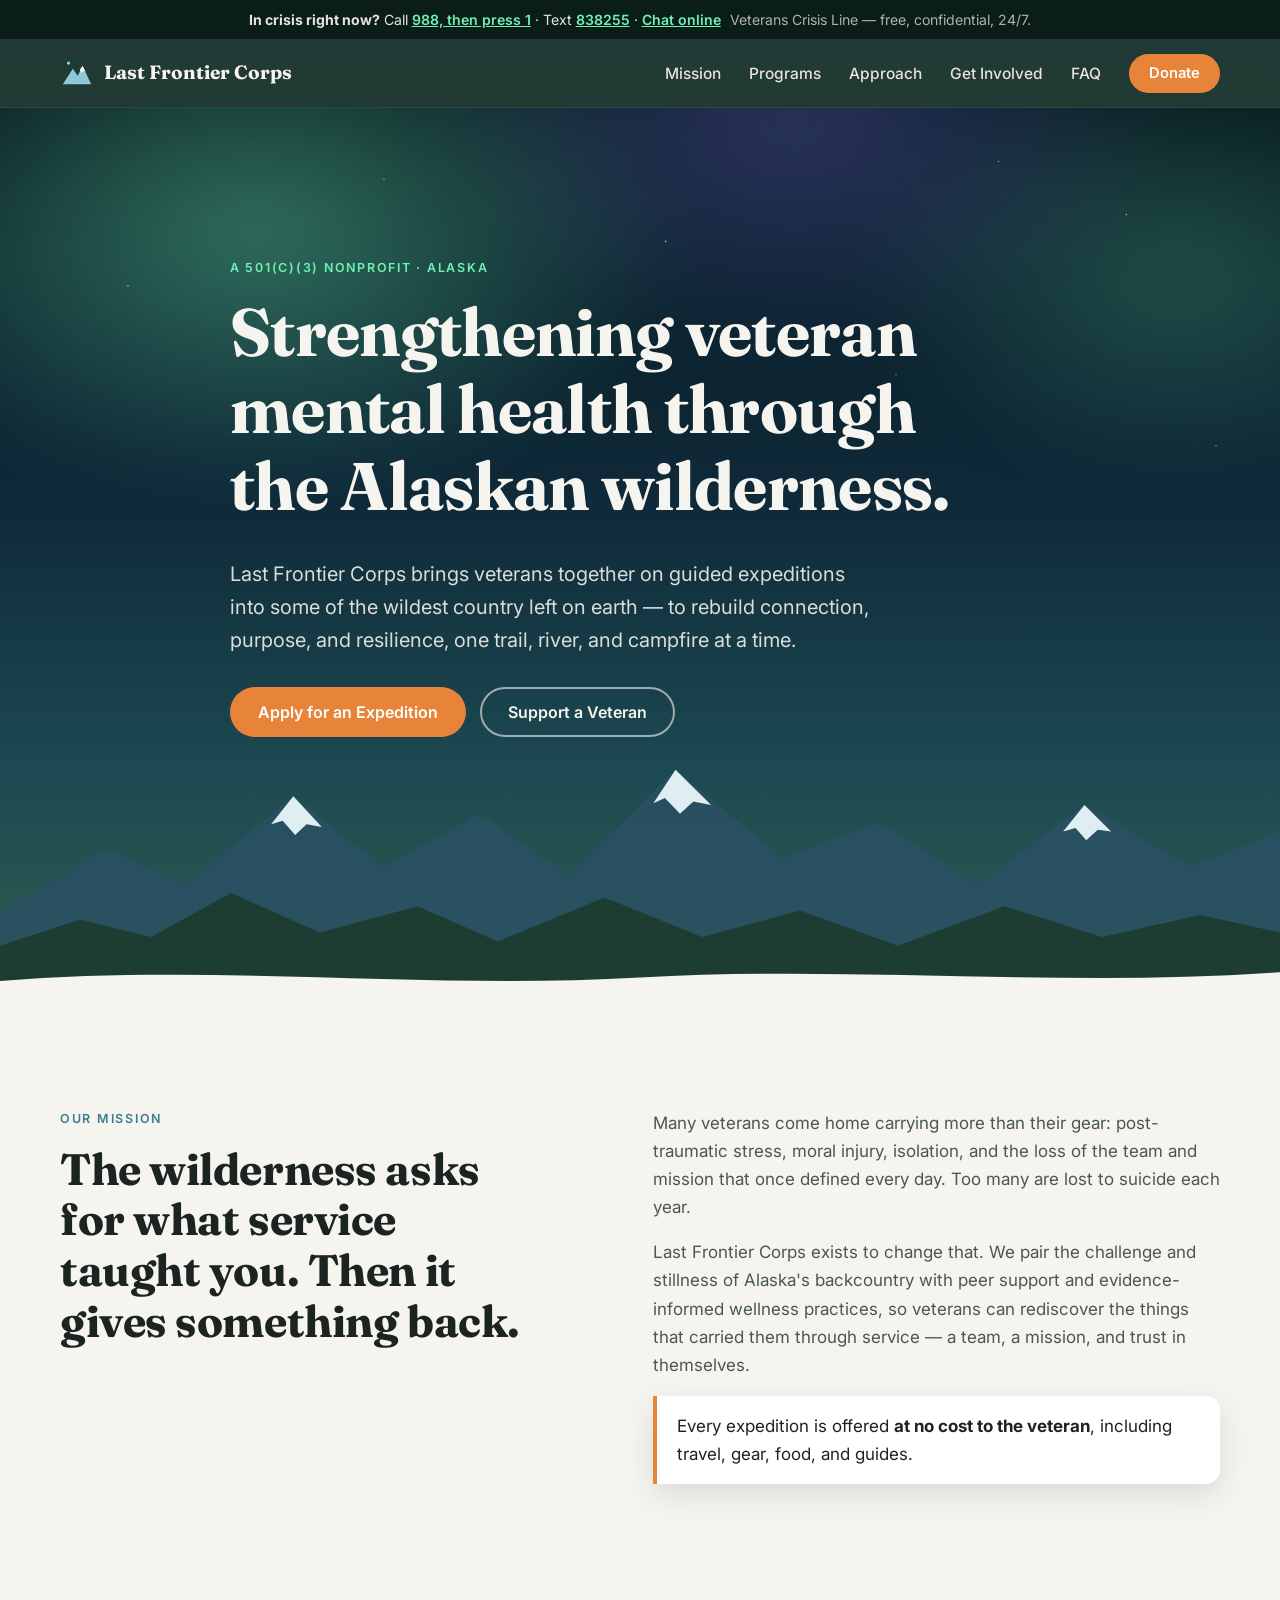
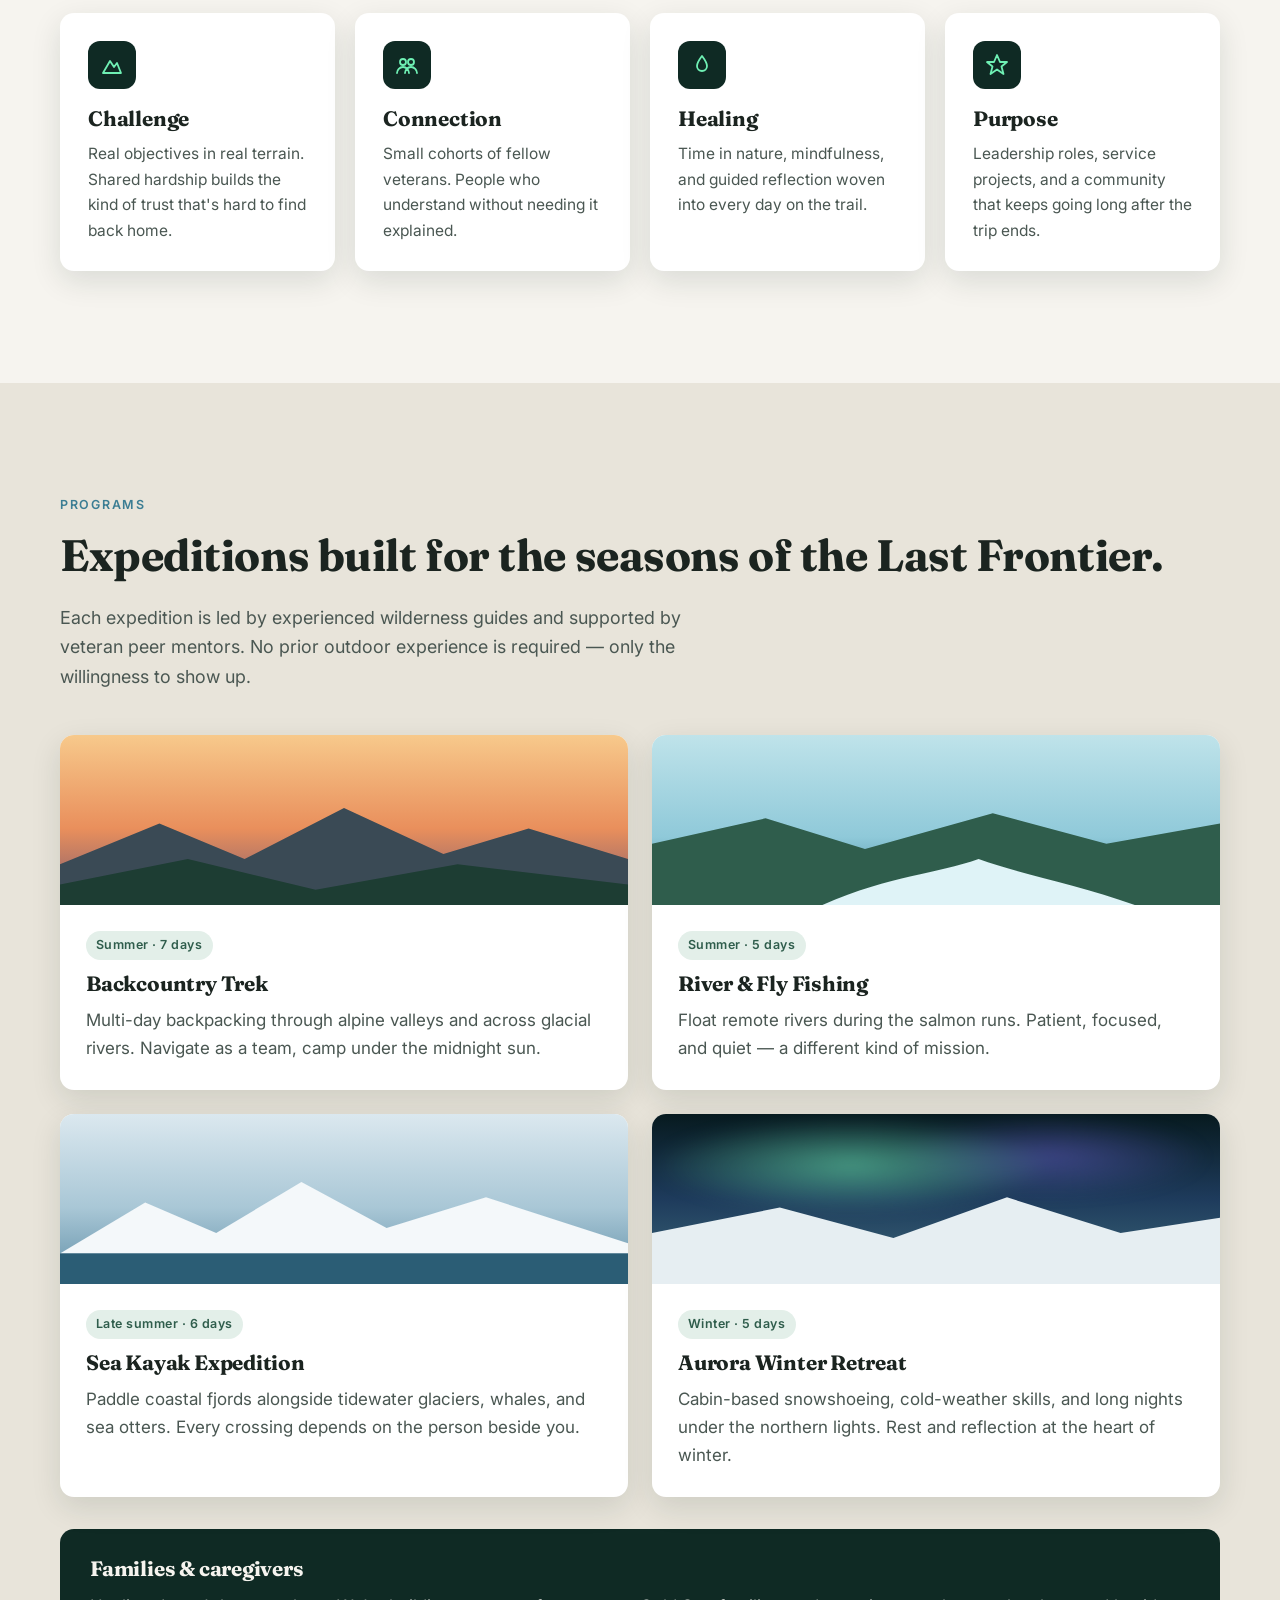
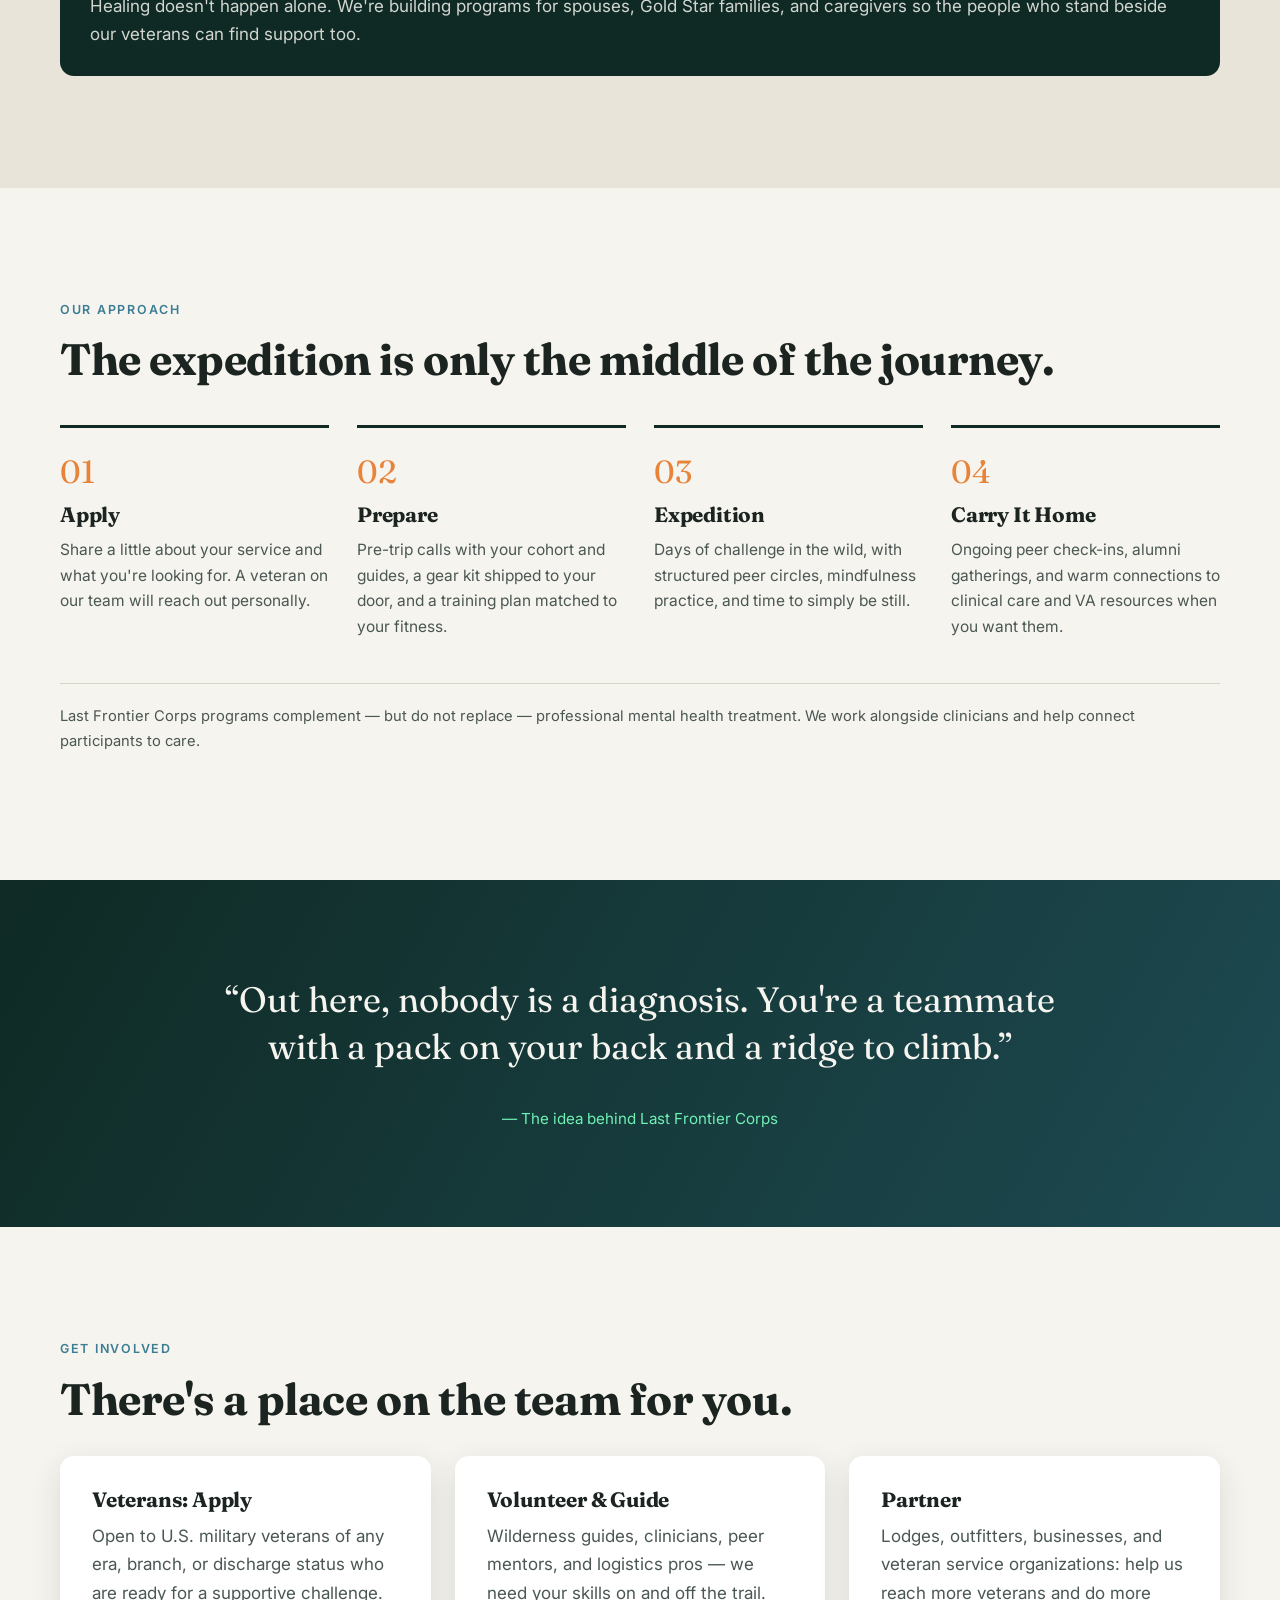
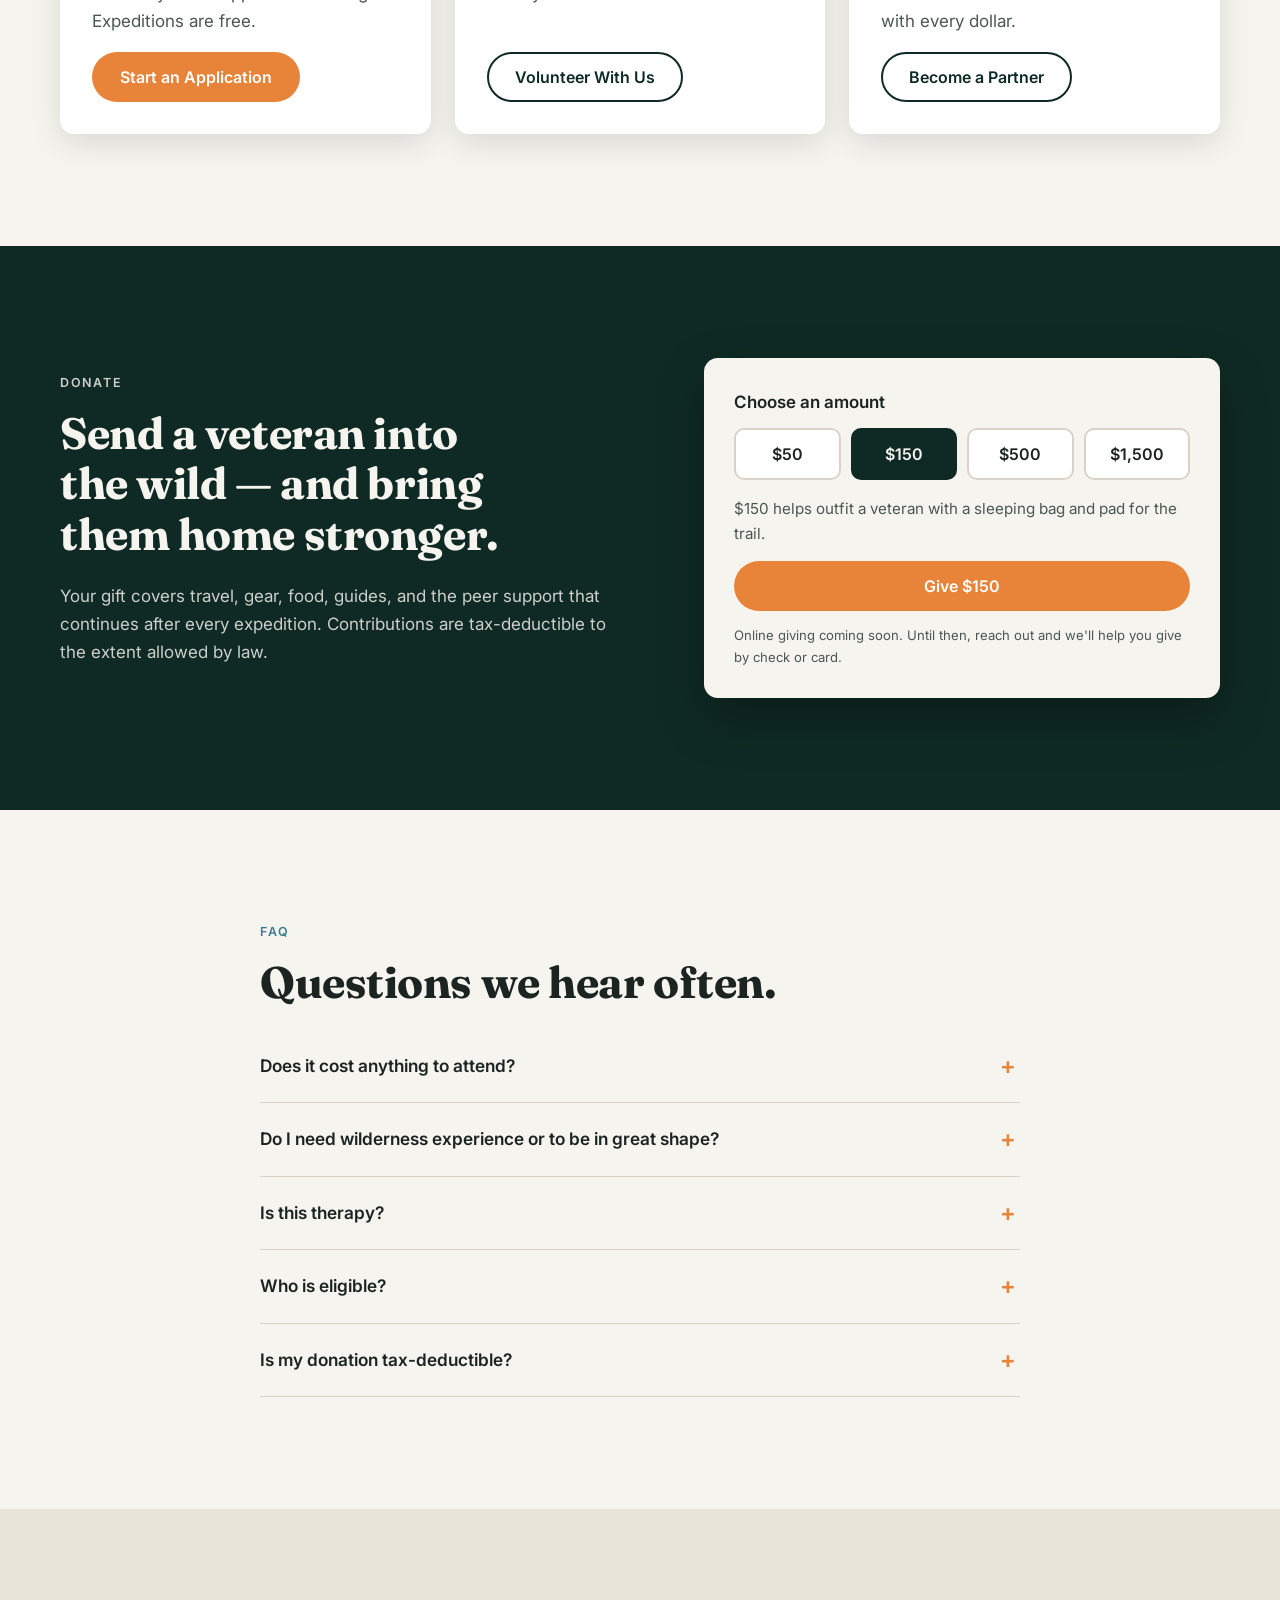
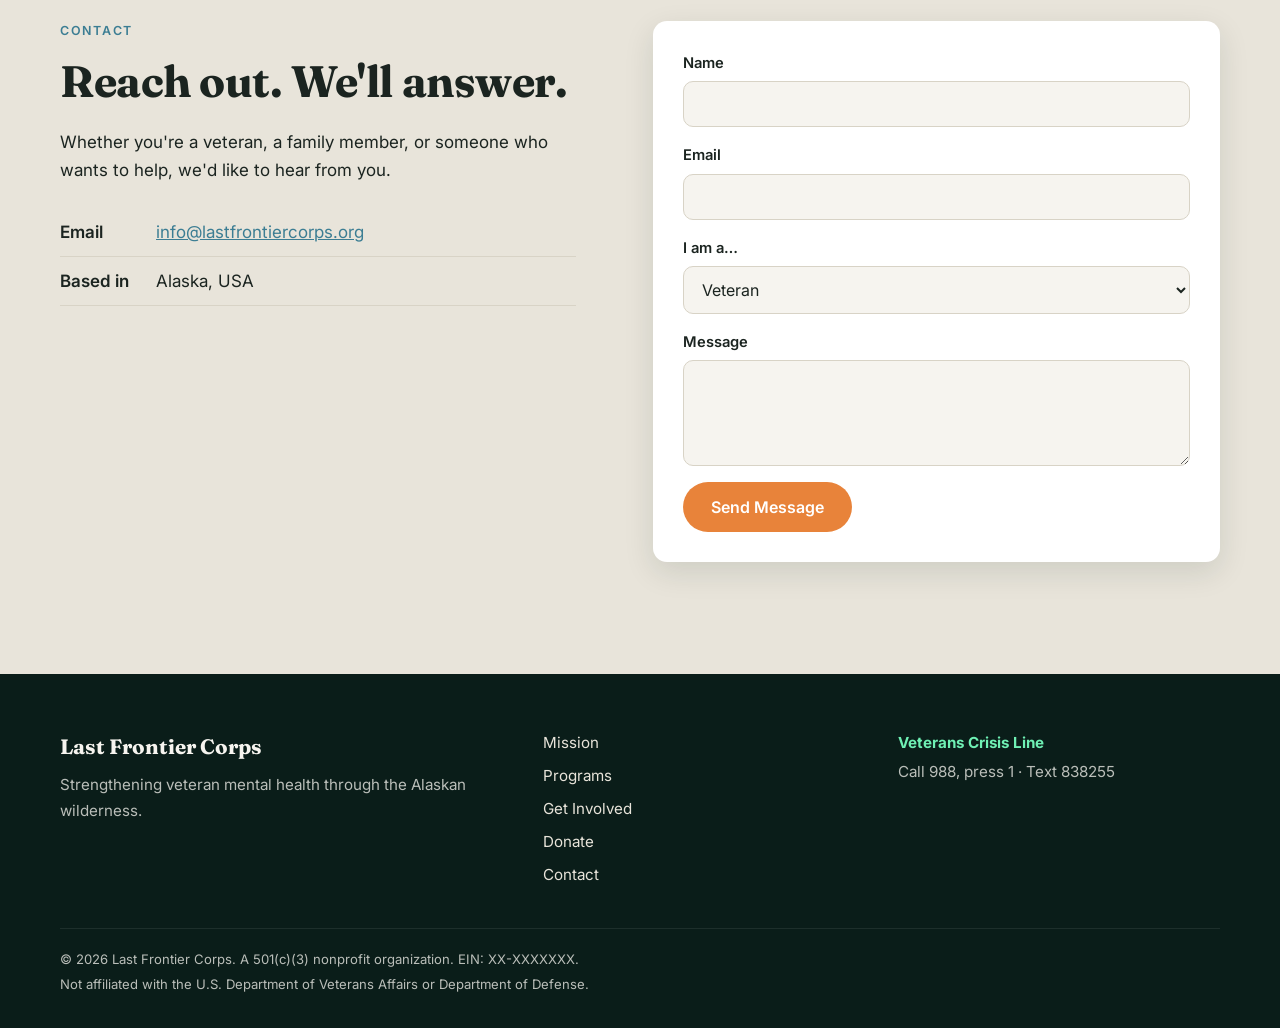
==== index.html @ 29c0f495 "Add Last Frontier Corps website Single-page static site for the nonprofit: mission, expedition progr" ====
<!doctype html>
<html lang="en">
<head>
  <meta charset="utf-8">
  <meta name="viewport" content="width=device-width, initial-scale=1">
  <title>Last Frontier Corps | Veteran Mental Health Through the Alaskan Wilderness</title>
  <meta name="description" content="Last Frontier Corps is a 501(c)(3) nonprofit strengthening veteran mental health through guided expeditions, peer connection, and purpose in the Alaskan wilderness.">
  <meta property="og:title" content="Last Frontier Corps">
  <meta property="og:description" content="Strengthening veteran mental health through the Alaskan wilderness.">
  <meta property="og:type" content="website">
  <meta name="theme-color" content="#0f2a24">
  <link rel="icon" href="assets/favicon.svg" type="image/svg+xml">
  <link rel="preconnect" href="https://fonts.googleapis.com">
  <link rel="preconnect" href="https://fonts.gstatic.com" crossorigin>
  <link href="https://fonts.googleapis.com/css2?family=Fraunces:opsz,wght@9..144,500;9..144,700&family=Inter:wght@400;500;600&display=swap" rel="stylesheet">
  <link rel="stylesheet" href="styles.css">
</head>
<body>
  <a class="skip-link" href="#main">Skip to content</a>

  <!-- Crisis banner: always visible, always first -->
  <div class="crisis-bar" role="complementary" aria-label="Veterans Crisis Line">
    <p>
      <strong>In crisis right now?</strong>
      Call <a href="tel:988">988, then press 1</a> &middot;
      Text <a href="sms:838255">838255</a> &middot;
      <a href="https://www.veteranscrisisline.net/get-help-now/chat/" target="_blank" rel="noopener">Chat online</a>
      <span class="crisis-note">Veterans Crisis Line &mdash; free, confidential, 24/7.</span>
    </p>
  </div>

  <header class="site-header">
    <nav class="nav container" aria-label="Primary">
      <a class="brand" href="#top" aria-label="Last Frontier Corps home">
        <svg class="brand-mark" viewBox="0 0 48 48" aria-hidden="true">
          <path d="M4 40 L18 18 L25 28 L32 14 L44 40 Z" fill="currentColor"/>
          <path d="M32 14 L36 22 L33 21 L30 24 L28 19 Z" fill="var(--snow)"/>
          <circle cx="12" cy="10" r="2.2" fill="var(--aurora)"/>
        </svg>
        <span>Last Frontier Corps</span>
      </a>
      <button class="nav-toggle" aria-expanded="false" aria-controls="nav-links">
        <span class="sr-only">Menu</span>
        <span class="bar"></span><span class="bar"></span><span class="bar"></span>
      </button>
      <ul class="nav-links" id="nav-links">
        <li><a href="#mission">Mission</a></li>
        <li><a href="#programs">Programs</a></li>
        <li><a href="#approach">Approach</a></li>
        <li><a href="#involved">Get Involved</a></li>
        <li><a href="#faq">FAQ</a></li>
        <li><a class="btn btn-small" href="#donate">Donate</a></li>
      </ul>
    </nav>
  </header>

  <main id="main">
    <!-- HERO -->
    <section class="hero" id="top">
      <div class="aurora" aria-hidden="true"></div>
      <div class="stars" aria-hidden="true"></div>
      <div class="hero-content container">
        <p class="eyebrow">A 501(c)(3) nonprofit &middot; Alaska</p>
        <h1>Strengthening veteran mental health through the Alaskan wilderness.</h1>
        <p class="lede">
          Last Frontier Corps brings veterans together on guided expeditions into some of the
          wildest country left on earth &mdash; to rebuild connection, purpose, and resilience,
          one trail, river, and campfire at a time.
        </p>
        <div class="hero-actions">
          <a class="btn btn-primary" href="#apply">Apply for an Expedition</a>
          <a class="btn btn-ghost" href="#donate">Support a Veteran</a>
        </div>
      </div>
      <svg class="mountains" viewBox="0 0 1440 320" preserveAspectRatio="none" aria-hidden="true">
        <path class="range-back" d="M0 220 L120 150 L210 190 L330 90 L430 170 L540 110 L640 180 L760 60 L880 160 L990 120 L1100 190 L1220 100 L1340 170 L1440 130 L1440 320 L0 320 Z"/>
        <path class="snowcap" d="M760 60 L800 100 L780 96 L765 110 L748 92 L735 98 Z"/>
        <path class="snowcap" d="M330 90 L362 125 L345 122 L332 134 L318 118 L305 122 Z"/>
        <path class="snowcap" d="M1220 100 L1250 130 L1235 128 L1222 140 L1210 126 L1196 130 Z"/>
        <path class="range-front" d="M0 260 L90 230 L170 250 L260 200 L360 245 L470 215 L560 255 L680 205 L790 250 L900 220 L1010 260 L1130 215 L1240 250 L1350 225 L1440 245 L1440 320 L0 320 Z"/>
        <path class="treeline" d="M0 300 C240 280 480 310 720 296 C960 282 1200 308 1440 290 L1440 320 L0 320 Z"/>
      </svg>
    </section>

    <!-- MISSION -->
    <section class="section mission" id="mission">
      <div class="container split">
        <div>
          <p class="eyebrow">Our Mission</p>
          <h2>The wilderness asks for what service taught you. Then it gives something back.</h2>
        </div>
        <div class="prose">
          <p>
            Many veterans come home carrying more than their gear: post-traumatic stress,
            moral injury, isolation, and the loss of the team and mission that once defined
            every day. Too many are lost to suicide each year.
          </p>
          <p>
            Last Frontier Corps exists to change that. We pair the challenge and stillness
            of Alaska's backcountry with peer support and evidence-informed wellness practices,
            so veterans can rediscover the things that carried them through service &mdash;
            a team, a mission, and trust in themselves.
          </p>
          <p class="callout">
            Every expedition is offered <strong>at no cost to the veteran</strong>, including
            travel, gear, food, and guides.
          </p>
        </div>
      </div>
    </section>

    <!-- PILLARS -->
    <section class="section pillars" aria-labelledby="pillars-title">
      <div class="container">
        <h2 id="pillars-title" class="sr-only">Our pillars</h2>
        <div class="pillar-grid">
          <article class="pillar">
            <div class="pillar-icon" aria-hidden="true">
              <svg viewBox="0 0 24 24"><path d="M3 20 L10 8 L14 14 L17 10 L21 20 Z"/></svg>
            </div>
            <h3>Challenge</h3>
            <p>Real objectives in real terrain. Shared hardship builds the kind of trust that's hard to find back home.</p>
          </article>
          <article class="pillar">
            <div class="pillar-icon" aria-hidden="true">
              <svg viewBox="0 0 24 24"><circle cx="8" cy="9" r="3"/><circle cx="16" cy="9" r="3"/><path d="M2 20c0-3.3 2.7-6 6-6s6 2.7 6 6M10 20c0-3.3 2.7-6 6-6s6 2.7 6 6"/></svg>
            </div>
            <h3>Connection</h3>
            <p>Small cohorts of fellow veterans. People who understand without needing it explained.</p>
          </article>
          <article class="pillar">
            <div class="pillar-icon" aria-hidden="true">
              <svg viewBox="0 0 24 24"><path d="M12 3c-3 4-5 6.5-5 10a5 5 0 0 0 10 0c0-3.5-2-6-5-10z"/></svg>
            </div>
            <h3>Healing</h3>
            <p>Time in nature, mindfulness, and guided reflection woven into every day on the trail.</p>
          </article>
          <article class="pillar">
            <div class="pillar-icon" aria-hidden="true">
              <svg viewBox="0 0 24 24"><path d="M12 2 L15 9 L22 9 L16.5 13.5 L18.5 21 L12 16.5 L5.5 21 L7.5 13.5 L2 9 L9 9 Z"/></svg>
            </div>
            <h3>Purpose</h3>
            <p>Leadership roles, service projects, and a community that keeps going long after the trip ends.</p>
          </article>
        </div>
      </div>
    </section>

    <!-- PROGRAMS -->
    <section class="section programs" id="programs">
      <div class="container">
        <p class="eyebrow">Programs</p>
        <h2>Expeditions built for the seasons of the Last Frontier.</h2>
        <p class="section-lede">
          Each expedition is led by experienced wilderness guides and supported by
          veteran peer mentors. No prior outdoor experience is required &mdash; only
          the willingness to show up.
        </p>
        <div class="program-grid">
          <article class="program-card">
            <div class="program-art art-trek" aria-hidden="true"></div>
            <div class="program-body">
              <span class="tag">Summer &middot; 7 days</span>
              <h3>Backcountry Trek</h3>
              <p>Multi-day backpacking through alpine valleys and across glacial rivers. Navigate as a team, camp under the midnight sun.</p>
            </div>
          </article>
          <article class="program-card">
            <div class="program-art art-river" aria-hidden="true"></div>
            <div class="program-body">
              <span class="tag">Summer &middot; 5 days</span>
              <h3>River &amp; Fly Fishing</h3>
              <p>Float remote rivers during the salmon runs. Patient, focused, and quiet &mdash; a different kind of mission.</p>
            </div>
          </article>
          <article class="program-card">
            <div class="program-art art-sea" aria-hidden="true"></div>
            <div class="program-body">
              <span class="tag">Late summer &middot; 6 days</span>
              <h3>Sea Kayak Expedition</h3>
              <p>Paddle coastal fjords alongside tidewater glaciers, whales, and sea otters. Every crossing depends on the person beside you.</p>
            </div>
          </article>
          <article class="program-card">
            <div class="program-art art-winter" aria-hidden="true"></div>
            <div class="program-body">
              <span class="tag">Winter &middot; 5 days</span>
              <h3>Aurora Winter Retreat</h3>
              <p>Cabin-based snowshoeing, cold-weather skills, and long nights under the northern lights. Rest and reflection at the heart of winter.</p>
            </div>
          </article>
        </div>
        <div class="family-note">
          <h3>Families &amp; caregivers</h3>
          <p>Healing doesn't happen alone. We're building programs for spouses, Gold Star families, and caregivers so the people who stand beside our veterans can find support too.</p>
        </div>
      </div>
    </section>

    <!-- APPROACH -->
    <section class="section approach" id="approach">
      <div class="container">
        <p class="eyebrow">Our Approach</p>
        <h2>The expedition is only the middle of the journey.</h2>
        <ol class="steps">
          <li>
            <span class="step-num">01</span>
            <h3>Apply</h3>
            <p>Share a little about your service and what you're looking for. A veteran on our team will reach out personally.</p>
          </li>
          <li>
            <span class="step-num">02</span>
            <h3>Prepare</h3>
            <p>Pre-trip calls with your cohort and guides, a gear kit shipped to your door, and a training plan matched to your fitness.</p>
          </li>
          <li>
            <span class="step-num">03</span>
            <h3>Expedition</h3>
            <p>Days of challenge in the wild, with structured peer circles, mindfulness practice, and time to simply be still.</p>
          </li>
          <li>
            <span class="step-num">04</span>
            <h3>Carry It Home</h3>
            <p>Ongoing peer check-ins, alumni gatherings, and warm connections to clinical care and VA resources when you want them.</p>
          </li>
        </ol>
        <p class="disclaimer">
          Last Frontier Corps programs complement &mdash; but do not replace &mdash; professional
          mental health treatment. We work alongside clinicians and help connect participants to care.
        </p>
      </div>
    </section>

    <!-- QUOTE -->
    <section class="quote-band" aria-label="Our belief">
      <div class="container">
        <blockquote>
          <p>&ldquo;Out here, nobody is a diagnosis. You're a teammate with a pack on your back and a ridge to climb.&rdquo;</p>
          <footer>&mdash; The idea behind Last Frontier Corps</footer>
        </blockquote>
      </div>
    </section>

    <!-- GET INVOLVED -->
    <section class="section involved" id="involved">
      <div class="container">
        <p class="eyebrow">Get Involved</p>
        <h2>There's a place on the team for you.</h2>
        <div class="involve-grid">
          <article class="involve-card" id="apply">
            <h3>Veterans: Apply</h3>
            <p>Open to U.S. military veterans of any era, branch, or discharge status who are ready for a supportive challenge. Expeditions are free.</p>
            <a class="btn btn-primary" href="mailto:apply@lastfrontiercorps.org?subject=Expedition%20Application">Start an Application</a>
          </article>
          <article class="involve-card" id="volunteer">
            <h3>Volunteer &amp; Guide</h3>
            <p>Wilderness guides, clinicians, peer mentors, and logistics pros &mdash; we need your skills on and off the trail.</p>
            <a class="btn btn-secondary" href="mailto:volunteer@lastfrontiercorps.org?subject=Volunteer%20Interest">Volunteer With Us</a>
          </article>
          <article class="involve-card" id="partner">
            <h3>Partner</h3>
            <p>Lodges, outfitters, businesses, and veteran service organizations: help us reach more veterans and do more with every dollar.</p>
            <a class="btn btn-secondary" href="mailto:partners@lastfrontiercorps.org?subject=Partnership%20Inquiry">Become a Partner</a>
          </article>
        </div>
      </div>
    </section>

    <!-- DONATE -->
    <section class="section donate" id="donate">
      <div class="container donate-inner">
        <div>
          <p class="eyebrow eyebrow-light">Donate</p>
          <h2>Send a veteran into the wild &mdash; and bring them home stronger.</h2>
          <p>Your gift covers travel, gear, food, guides, and the peer support that continues after every expedition. Contributions are tax-deductible to the extent allowed by law.</p>
        </div>
        <div class="donate-card">
          <p class="donate-label">Choose an amount</p>
          <div class="amounts" role="radiogroup" aria-label="Donation amount">
            <button class="amount" role="radio" aria-checked="false" data-amount="50">$50</button>
            <button class="amount" role="radio" aria-checked="true" data-amount="150">$150</button>
            <button class="amount" role="radio" aria-checked="false" data-amount="500">$500</button>
            <button class="amount" role="radio" aria-checked="false" data-amount="1500">$1,500</button>
          </div>
          <p class="impact-line" id="impact-line">$150 helps outfit a veteran with a sleeping bag and pad for the trail.</p>
          <a class="btn btn-primary btn-block" id="donate-link" href="mailto:donate@lastfrontiercorps.org?subject=Donation%20-%20%24150">Give $150</a>
          <p class="fine">Online giving coming soon. Until then, reach out and we'll help you give by check or card.</p>
        </div>
      </div>
    </section>

    <!-- FAQ -->
    <section class="section faq" id="faq">
      <div class="container narrow">
        <p class="eyebrow">FAQ</p>
        <h2>Questions we hear often.</h2>
        <details>
          <summary>Does it cost anything to attend?</summary>
          <p>No. Expeditions are free for veterans, including travel within our program area, gear, meals, and guides. We're funded by donors, grants, and partners.</p>
        </details>
        <details>
          <summary>Do I need wilderness experience or to be in great shape?</summary>
          <p>No. We offer expeditions at a range of physical intensities and will help you choose one that fits. Guides teach every skill you'll need.</p>
        </details>
        <details>
          <summary>Is this therapy?</summary>
          <p>Our expeditions are therapeutic, but they aren't a substitute for clinical treatment. We build in peer support and wellness practices and can connect you with licensed providers and VA resources.</p>
        </details>
        <details>
          <summary>Who is eligible?</summary>
          <p>U.S. military veterans of any era and branch. Discharge status is not a barrier to applying. We are also developing programs for families and caregivers.</p>
        </details>
        <details>
          <summary>Is my donation tax-deductible?</summary>
          <p>Last Frontier Corps is a 501(c)(3) nonprofit organization. Donations are tax-deductible to the extent allowed by law, and you'll receive a receipt for your records.</p>
        </details>
      </div>
    </section>

    <!-- CONTACT -->
    <section class="section contact" id="contact">
      <div class="container split">
        <div>
          <p class="eyebrow">Contact</p>
          <h2>Reach out. We'll answer.</h2>
          <p>Whether you're a veteran, a family member, or someone who wants to help, we'd like to hear from you.</p>
          <ul class="contact-list">
            <li><span>Email</span><a href="mailto:info@lastfrontiercorps.org">info@lastfrontiercorps.org</a></li>
            <li><span>Based in</span>Alaska, USA</li>
          </ul>
        </div>
        <form class="contact-form" id="contact-form" action="mailto:info@lastfrontiercorps.org" method="post" enctype="text/plain">
          <label>Name<input type="text" name="name" autocomplete="name" required></label>
          <label>Email<input type="email" name="email" autocomplete="email" required></label>
          <label>I am a&hellip;
            <select name="role">
              <option>Veteran</option>
              <option>Family member or caregiver</option>
              <option>Volunteer or guide</option>
              <option>Donor or partner</option>
              <option>Other</option>
            </select>
          </label>
          <label>Message<textarea name="message" rows="4" required></textarea></label>
          <button class="btn btn-primary" type="submit">Send Message</button>
        </form>
      </div>
    </section>
  </main>

  <footer class="site-footer">
    <div class="container footer-grid">
      <div>
        <p class="footer-brand">Last Frontier Corps</p>
        <p>Strengthening veteran mental health through the Alaskan wilderness.</p>
      </div>
      <nav aria-label="Footer">
        <ul>
          <li><a href="#mission">Mission</a></li>
          <li><a href="#programs">Programs</a></li>
          <li><a href="#involved">Get Involved</a></li>
          <li><a href="#donate">Donate</a></li>
          <li><a href="#contact">Contact</a></li>
        </ul>
      </nav>
      <div class="footer-crisis">
        <p><strong>Veterans Crisis Line</strong></p>
        <p>Call 988, press 1 &middot; Text 838255</p>
      </div>
    </div>
    <div class="container footer-legal">
      <p>&copy; <span id="year">2026</span> Last Frontier Corps. A 501(c)(3) nonprofit organization. EIN: XX-XXXXXXX.</p>
      <p>Not affiliated with the U.S. Department of Veterans Affairs or Department of Defense.</p>
    </div>
  </footer>

  <script src="script.js" defer></script>
</body>
</html>
---- styles.css ----
/* Last Frontier Corps — site styles */

:root {
  --spruce: #0f2a24;
  --spruce-2: #17392f;
  --moss: #2f5d4c;
  --glacier: #8fc9d9;
  --glacier-deep: #3b7d93;
  --aurora: #6ff0b4;
  --aurora-2: #7c6cf0;
  --ember: #e8833a;
  --ember-dark: #c96a24;
  --snow: #f6f4ef;
  --stone: #e8e4da;
  --ink: #1b2420;
  --ink-soft: #4a5752;
  --radius: 14px;
  --shadow: 0 10px 30px rgba(15, 42, 36, 0.12);
  --font-display: "Fraunces", Georgia, serif;
  --font-body: "Inter", system-ui, -apple-system, "Segoe UI", sans-serif;
}

*, *::before, *::after { box-sizing: border-box; }

html { scroll-behavior: smooth; scroll-padding-top: 80px; }

body {
  margin: 0;
  font-family: var(--font-body);
  font-size: 17px;
  line-height: 1.65;
  color: var(--ink);
  background: var(--snow);
  -webkit-font-smoothing: antialiased;
}

img, svg { display: block; max-width: 100%; }

a { color: var(--glacier-deep); }

h1, h2, h3 {
  font-family: var(--font-display);
  font-weight: 700;
  line-height: 1.15;
  letter-spacing: -0.01em;
  margin: 0 0 0.5em;
  text-wrap: balance;
}
h1 { font-size: clamp(2.3rem, 5.5vw, 4.2rem); }
h2 { font-size: clamp(1.8rem, 3.6vw, 2.75rem); }
h3 { font-size: 1.3rem; }

p { margin: 0 0 1em; }

.container { width: min(1160px, 100% - 32px); margin-inline: auto; }
.narrow { width: min(760px, 100% - 32px); }

.sr-only {
  position: absolute; width: 1px; height: 1px; padding: 0; margin: -1px;
  overflow: hidden; clip: rect(0 0 0 0); white-space: nowrap; border: 0;
}

.skip-link {
  position: absolute; left: 12px; top: -60px; z-index: 100;
  background: var(--ember); color: #fff; padding: 10px 16px; border-radius: 8px;
}
.skip-link:focus { top: 12px; }

:focus-visible { outline: 3px solid var(--ember); outline-offset: 3px; }

/* ---------- Crisis bar ---------- */
.crisis-bar {
  background: #0a1d19;
  color: var(--stone);
  font-size: 0.88rem;
  text-align: center;
  padding: 8px 16px;
}
.crisis-bar p { margin: 0; }
.crisis-bar a { color: var(--aurora); font-weight: 600; }
.crisis-note { opacity: 0.75; margin-left: 0.4em; }

/* ---------- Buttons ---------- */
.btn {
  display: inline-block;
  font: 600 1rem/1 var(--font-body);
  padding: 15px 26px;
  border-radius: 999px;
  border: 2px solid transparent;
  text-decoration: none;
  cursor: pointer;
  transition: transform 0.15s ease, background 0.2s ease, color 0.2s ease, border-color 0.2s ease;
}
.btn:hover { transform: translateY(-2px); }
.btn-primary { background: var(--ember); color: #fff; }
.btn-primary:hover { background: var(--ember-dark); }
.btn-secondary { background: transparent; color: var(--spruce); border-color: var(--spruce); }
.btn-secondary:hover { background: var(--spruce); color: var(--snow); }
.btn-ghost { background: transparent; color: var(--snow); border-color: rgba(246, 244, 239, 0.6); }
.btn-ghost:hover { background: rgba(246, 244, 239, 0.12); border-color: var(--snow); }
.btn-small { padding: 10px 18px; font-size: 0.92rem; }
.btn-block { display: block; text-align: center; width: 100%; }

/* ---------- Header ---------- */
.site-header {
  position: sticky; top: 0; z-index: 50;
  background: rgba(15, 42, 36, 0.92);
  backdrop-filter: blur(10px);
  -webkit-backdrop-filter: blur(10px);
  border-bottom: 1px solid rgba(255, 255, 255, 0.06);
}
.nav { display: flex; align-items: center; justify-content: space-between; min-height: 68px; }
.brand {
  display: flex; align-items: center; gap: 10px;
  color: var(--snow); text-decoration: none;
  font-family: var(--font-display); font-weight: 700; font-size: 1.2rem;
}
.brand-mark { width: 34px; height: 34px; color: var(--glacier); }
.nav-links { list-style: none; display: flex; align-items: center; gap: 28px; margin: 0; padding: 0; }
.nav-links a:not(.btn) { color: var(--stone); text-decoration: none; font-weight: 500; font-size: 0.97rem; }
.nav-links a:not(.btn):hover { color: var(--aurora); }
.nav-links .btn-small { background: var(--ember); color: #fff; }

.nav-toggle {
  display: none; background: none; border: 0; padding: 10px; cursor: pointer;
  flex-direction: column; gap: 5px;
}
.nav-toggle .bar { display: block; width: 24px; height: 2px; background: var(--snow); border-radius: 2px; transition: transform 0.2s, opacity 0.2s; }
.nav-toggle[aria-expanded="true"] .bar:nth-child(2) { transform: translateY(7px) rotate(45deg); }
.nav-toggle[aria-expanded="true"] .bar:nth-child(3) { opacity: 0; }
.nav-toggle[aria-expanded="true"] .bar:nth-child(4) { transform: translateY(-7px) rotate(-45deg); }

@media (max-width: 860px) {
  .nav-toggle { display: flex; }
  .nav-links {
    position: absolute; top: 100%; left: 0; right: 0;
    flex-direction: column; align-items: stretch; gap: 0;
    background: var(--spruce); padding: 8px 16px 20px;
    border-bottom: 1px solid rgba(255,255,255,0.08);
    display: none;
  }
  .nav-links.open { display: flex; }
  .nav-links li a:not(.btn) { display: block; padding: 14px 4px; border-bottom: 1px solid rgba(255,255,255,0.06); }
  .nav-links .btn-small { margin-top: 14px; text-align: center; display: block; }
}

/* ---------- Hero ---------- */
.hero {
  position: relative;
  overflow: hidden;
  background: linear-gradient(180deg, #071a1f 0%, #0f2a3a 45%, #1d4a52 75%, #2f5d4c 100%);
  color: var(--snow);
  padding: clamp(80px, 12vw, 150px) 0 clamp(160px, 22vw, 260px);
}
.aurora {
  position: absolute; inset: -20% -10% auto -10%; height: 85%;
  background:
    radial-gradient(ellipse 40% 50% at 25% 40%, rgba(111, 240, 180, 0.38), transparent 70%),
    radial-gradient(ellipse 35% 45% at 60% 25%, rgba(124, 108, 240, 0.30), transparent 70%),
    radial-gradient(ellipse 30% 40% at 85% 45%, rgba(111, 240, 180, 0.22), transparent 70%);
  filter: blur(30px);
  animation: aurora-drift 18s ease-in-out infinite alternate;
}
@keyframes aurora-drift {
  0%   { transform: translateX(-3%) skewX(-4deg); opacity: 0.85; }
  100% { transform: translateX(4%) skewX(5deg); opacity: 1; }
}
.stars {
  position: absolute; inset: 0;
  background-image:
    radial-gradient(1.2px 1.2px at 10% 20%, #fff, transparent),
    radial-gradient(1px 1px at 30% 8%, #fff, transparent),
    radial-gradient(1.4px 1.4px at 52% 15%, #fff, transparent),
    radial-gradient(1px 1px at 70% 30%, #fff, transparent),
    radial-gradient(1.2px 1.2px at 88% 12%, #fff, transparent),
    radial-gradient(1px 1px at 18% 42%, #fff, transparent),
    radial-gradient(1px 1px at 78% 6%, #fff, transparent),
    radial-gradient(1.3px 1.3px at 42% 35%, #fff, transparent),
    radial-gradient(1px 1px at 95% 38%, #fff, transparent);
  opacity: 0.7;
}
.hero-content { position: relative; z-index: 2; max-width: 820px; }
.hero .lede { font-size: clamp(1.05rem, 1.8vw, 1.25rem); color: rgba(246, 244, 239, 0.88); max-width: 640px; }
.hero-actions { display: flex; flex-wrap: wrap; gap: 14px; margin-top: 30px; }

.mountains { position: absolute; bottom: -1px; left: 0; width: 100%; height: clamp(140px, 22vw, 300px); z-index: 1; }
.range-back { fill: #2a5163; opacity: 0.85; }
.snowcap { fill: #dfeef2; }
.range-front { fill: #1d3d33; }
.treeline { fill: var(--snow); }

@media (prefers-reduced-motion: reduce) {
  .aurora { animation: none; }
  html { scroll-behavior: auto; }
  .btn:hover { transform: none; }
}

/* ---------- Sections ---------- */
.section { padding: clamp(64px, 9vw, 112px) 0; }
.eyebrow {
  text-transform: uppercase; letter-spacing: 0.14em; font-size: 0.78rem; font-weight: 600;
  color: var(--glacier-deep); margin-bottom: 14px;
}
.hero .eyebrow, .eyebrow-light { color: var(--aurora); }
.section-lede { font-size: 1.12rem; color: var(--ink-soft); max-width: 680px; margin-bottom: 44px; }

.split { display: grid; grid-template-columns: 1fr 1.1fr; gap: clamp(32px, 6vw, 80px); align-items: start; }
@media (max-width: 860px) { .split { grid-template-columns: 1fr; } }

.prose p { color: var(--ink-soft); }
.callout {
  background: #fff; border-left: 4px solid var(--ember);
  padding: 16px 20px; border-radius: 0 var(--radius) var(--radius) 0;
  color: var(--ink) !important; box-shadow: var(--shadow);
}

/* ---------- Pillars ---------- */
.pillars { padding-top: 0; }
.pillar-grid { display: grid; grid-template-columns: repeat(4, 1fr); gap: 20px; }
@media (max-width: 960px) { .pillar-grid { grid-template-columns: repeat(2, 1fr); } }
@media (max-width: 520px) { .pillar-grid { grid-template-columns: 1fr; } }
.pillar { background: #fff; border-radius: var(--radius); padding: 28px; box-shadow: var(--shadow); }
.pillar p { color: var(--ink-soft); margin: 0; font-size: 0.97rem; }
.pillar-icon {
  width: 48px; height: 48px; border-radius: 12px; margin-bottom: 18px;
  background: var(--spruce); display: grid; place-items: center;
}
.pillar-icon svg { width: 24px; height: 24px; fill: none; stroke: var(--aurora); stroke-width: 1.8; stroke-linejoin: round; stroke-linecap: round; }

/* ---------- Programs ---------- */
.programs { background: var(--stone); }
.program-grid { display: grid; grid-template-columns: repeat(2, 1fr); gap: 24px; }
@media (max-width: 760px) { .program-grid { grid-template-columns: 1fr; } }
.program-card {
  background: #fff; border-radius: var(--radius); overflow: hidden; box-shadow: var(--shadow);
  display: flex; flex-direction: column;
}
.program-art { height: 170px; position: relative; }
.program-art::after {
  content: ""; position: absolute; inset: auto 0 0 0; height: 60%;
  background: no-repeat bottom / 100% 100%;
}
.art-trek { background: linear-gradient(180deg, #f7c98b 0%, #e98f5c 55%, #7a5a70 100%); }
.art-trek::after { background-image: url("data:image/svg+xml,%3Csvg xmlns='http://www.w3.org/2000/svg' viewBox='0 0 400 100' preserveAspectRatio='none'%3E%3Cpath d='M0 100 L0 60 L70 20 L130 55 L200 5 L270 50 L330 25 L400 55 L400 100Z' fill='%233a4a55'/%3E%3Cpath d='M0 100 L0 80 L90 55 L180 85 L280 60 L400 80 L400 100Z' fill='%231d3d33'/%3E%3C/svg%3E"); }
.art-river { background: linear-gradient(180deg, #bfe3ea 0%, #8fc9d9 60%, #3b7d93 100%); }
.art-river::after { background-image: url("data:image/svg+xml,%3Csvg xmlns='http://www.w3.org/2000/svg' viewBox='0 0 400 100' preserveAspectRatio='none'%3E%3Cpath d='M0 100 L0 40 L80 15 L150 45 L240 10 L320 40 L400 20 L400 100Z' fill='%232f5d4c'/%3E%3Cpath d='M120 100 C170 70 200 70 230 55 C260 70 300 80 340 100Z' fill='%23dff3f7'/%3E%3C/svg%3E"); }
.art-sea { background: linear-gradient(180deg, #dbe8ef 0%, #a9c7d6 55%, #5f8ea6 100%); }
.art-sea::after { background-image: url("data:image/svg+xml,%3Csvg xmlns='http://www.w3.org/2000/svg' viewBox='0 0 400 100' preserveAspectRatio='none'%3E%3Cpath d='M0 70 L60 20 L110 50 L170 0 L230 45 L300 15 L400 60 L400 70Z' fill='%23f4f8fa'/%3E%3Crect y='70' width='400' height='30' fill='%232b5d75'/%3E%3C/svg%3E"); }
.art-winter { background: linear-gradient(180deg, #071a1f 0%, #1e3b5c 50%, #3e6b7a 100%); }
.art-winter::before {
  content: ""; position: absolute; inset: 0;
  background:
    radial-gradient(ellipse 50% 40% at 35% 30%, rgba(111,240,180,0.55), transparent 70%),
    radial-gradient(ellipse 40% 35% at 70% 25%, rgba(124,108,240,0.4), transparent 70%);
  filter: blur(8px);
}
.art-winter::after { background-image: url("data:image/svg+xml,%3Csvg xmlns='http://www.w3.org/2000/svg' viewBox='0 0 400 100' preserveAspectRatio='none'%3E%3Cpath d='M0 100 L0 50 L90 25 L170 55 L250 15 L330 50 L400 35 L400 100Z' fill='%23e6eef2'/%3E%3C/svg%3E"); }
.program-body { padding: 24px 26px 28px; }
.program-body p { color: var(--ink-soft); margin: 0; }
.tag {
  display: inline-block; font-size: 0.78rem; font-weight: 600; letter-spacing: 0.04em;
  color: var(--moss); background: #e3efe9; padding: 4px 10px; border-radius: 999px; margin-bottom: 12px;
}
.family-note {
  margin-top: 32px; padding: 28px 30px; border-radius: var(--radius);
  background: var(--spruce); color: var(--snow);
}
.family-note p { margin: 0; color: rgba(246,244,239,0.85); }

/* ---------- Approach ---------- */
.steps { list-style: none; margin: 40px 0 0; padding: 0; display: grid; grid-template-columns: repeat(4, 1fr); gap: 28px; counter-reset: none; }
@media (max-width: 960px) { .steps { grid-template-columns: repeat(2, 1fr); } }
@media (max-width: 520px) { .steps { grid-template-columns: 1fr; } }
.steps li { border-top: 3px solid var(--spruce); padding-top: 18px; }
.steps p { color: var(--ink-soft); font-size: 0.97rem; margin: 0; }
.step-num { font-family: var(--font-display); font-size: 2rem; color: var(--ember); display: block; margin-bottom: 4px; }
.disclaimer { margin-top: 44px; font-size: 0.92rem; color: var(--ink-soft); border-top: 1px solid #d8d3c6; padding-top: 20px; }

/* ---------- Quote ---------- */
.quote-band {
  background: linear-gradient(120deg, var(--spruce) 0%, #1d4a52 100%);
  color: var(--snow); padding: clamp(56px, 8vw, 96px) 0; text-align: center;
}
.quote-band blockquote { margin: 0 auto; max-width: 860px; }
.quote-band blockquote p { font-family: var(--font-display); font-size: clamp(1.5rem, 3vw, 2.2rem); line-height: 1.35; }
.quote-band footer { color: var(--aurora); font-size: 0.95rem; }

/* ---------- Get involved ---------- */
.involve-grid { display: grid; grid-template-columns: repeat(3, 1fr); gap: 24px; margin-top: 32px; }
@media (max-width: 900px) { .involve-grid { grid-template-columns: 1fr; } }
.involve-card {
  background: #fff; border-radius: var(--radius); padding: 32px; box-shadow: var(--shadow);
  display: flex; flex-direction: column; align-items: flex-start;
}
.involve-card p { color: var(--ink-soft); flex: 1; }

/* ---------- Donate ---------- */
.donate { background: var(--spruce); color: var(--snow); }
.donate-inner { display: grid; grid-template-columns: 1.1fr 1fr; gap: clamp(32px, 6vw, 80px); align-items: center; }
@media (max-width: 860px) { .donate-inner { grid-template-columns: 1fr; } }
.donate-inner > div:first-child p { color: rgba(246,244,239,0.82); }
.donate-card { background: var(--snow); color: var(--ink); border-radius: var(--radius); padding: 30px; box-shadow: 0 20px 50px rgba(0,0,0,0.3); }
.donate-label { font-weight: 600; margin-bottom: 12px; }
.amounts { display: grid; grid-template-columns: repeat(4, 1fr); gap: 10px; margin-bottom: 16px; }
@media (max-width: 420px) { .amounts { grid-template-columns: repeat(2, 1fr); } }
.amount {
  font: 600 1rem var(--font-body); padding: 14px 0; border-radius: 10px; cursor: pointer;
  background: #fff; border: 2px solid #d8d3c6; color: var(--ink);
  transition: border-color 0.15s, background 0.15s;
}
.amount:hover { border-color: var(--moss); }
.amount[aria-checked="true"] { background: var(--spruce); border-color: var(--spruce); color: var(--snow); }
.impact-line { color: var(--ink-soft); font-size: 0.95rem; min-height: 3em; }
.fine { font-size: 0.82rem; color: var(--ink-soft); margin: 14px 0 0; }

/* ---------- FAQ ---------- */
.faq details { border-bottom: 1px solid #d8d3c6; padding: 4px 0; }
.faq summary {
  cursor: pointer; list-style: none; font-weight: 600; font-size: 1.08rem;
  padding: 18px 36px 18px 0; position: relative;
}
.faq summary::-webkit-details-marker { display: none; }
.faq summary::after {
  content: "+"; position: absolute; right: 4px; top: 50%; transform: translateY(-50%);
  font-size: 1.5rem; color: var(--ember); transition: transform 0.2s;
}
.faq details[open] summary::after { transform: translateY(-50%) rotate(45deg); }
.faq details p { color: var(--ink-soft); padding-bottom: 12px; }

/* ---------- Contact ---------- */
.contact { background: var(--stone); }
.contact-list { list-style: none; padding: 0; margin: 24px 0 0; }
.contact-list li { padding: 10px 0; border-bottom: 1px solid #d8d3c6; display: flex; gap: 16px; flex-wrap: wrap; }
.contact-list span { font-weight: 600; min-width: 80px; }
.contact-form { background: #fff; border-radius: var(--radius); padding: 30px; box-shadow: var(--shadow); display: grid; gap: 16px; }
.contact-form label { display: grid; gap: 6px; font-weight: 600; font-size: 0.92rem; }
.contact-form input, .contact-form select, .contact-form textarea {
  font: 400 1rem var(--font-body); padding: 12px 14px; border: 1.5px solid #d8d3c6; border-radius: 10px;
  background: var(--snow); color: var(--ink); width: 100%;
}
.contact-form input:focus, .contact-form select:focus, .contact-form textarea:focus { border-color: var(--moss); outline: none; box-shadow: 0 0 0 3px rgba(47,93,76,0.2); }
.contact-form .btn { justify-self: start; }

/* ---------- Footer ---------- */
.site-footer { background: #0a1d19; color: rgba(246,244,239,0.75); padding: 56px 0 28px; font-size: 0.95rem; }
.footer-grid { display: grid; grid-template-columns: 1.4fr 1fr 1fr; gap: 32px; }
@media (max-width: 760px) { .footer-grid { grid-template-columns: 1fr; } }
.footer-brand { font-family: var(--font-display); font-size: 1.3rem; color: var(--snow); font-weight: 700; margin-bottom: 8px; }
.site-footer ul { list-style: none; margin: 0; padding: 0; display: grid; gap: 8px; }
.site-footer a { color: var(--stone); text-decoration: none; }
.site-footer a:hover { color: var(--aurora); }
.footer-crisis strong { color: var(--aurora); }
.footer-crisis p { margin: 0 0 4px; }
.footer-legal { border-top: 1px solid rgba(255,255,255,0.08); margin-top: 40px; padding-top: 20px; font-size: 0.82rem; }
.footer-legal p { margin: 0 0 4px; }
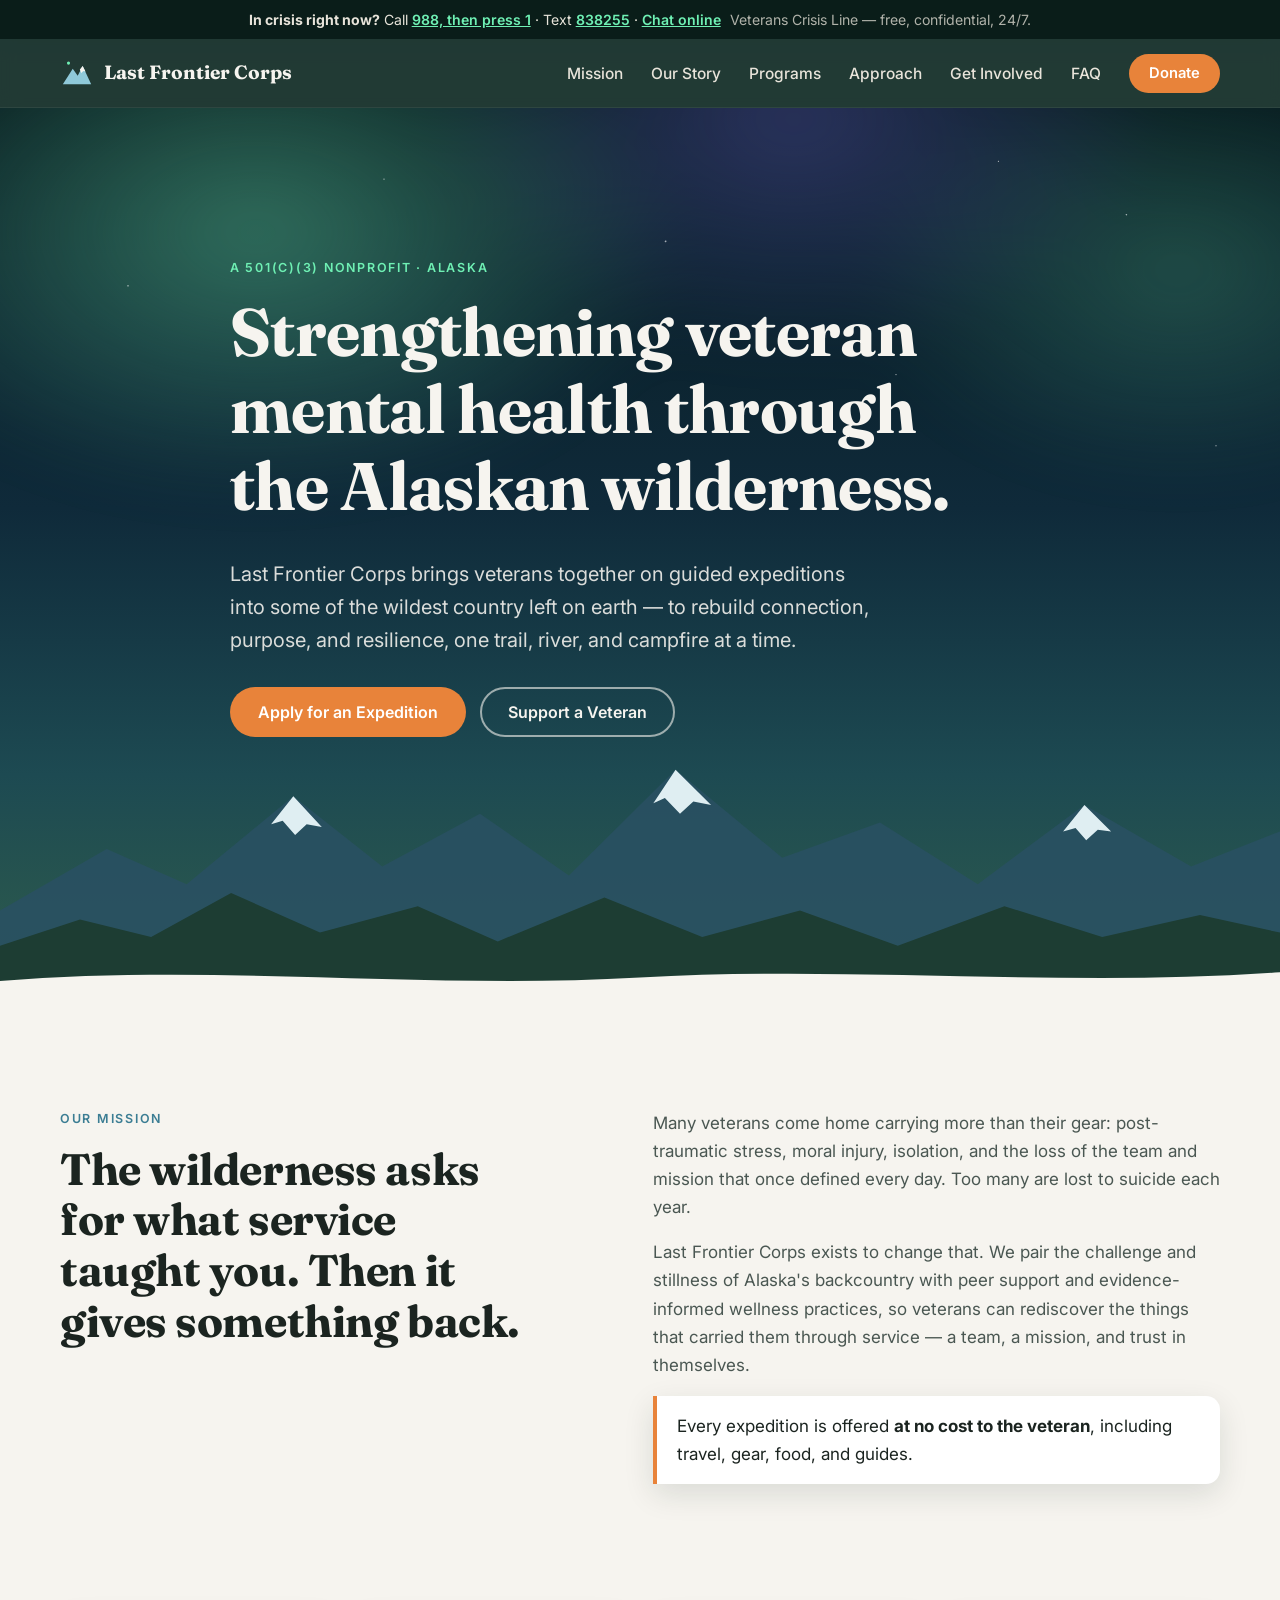
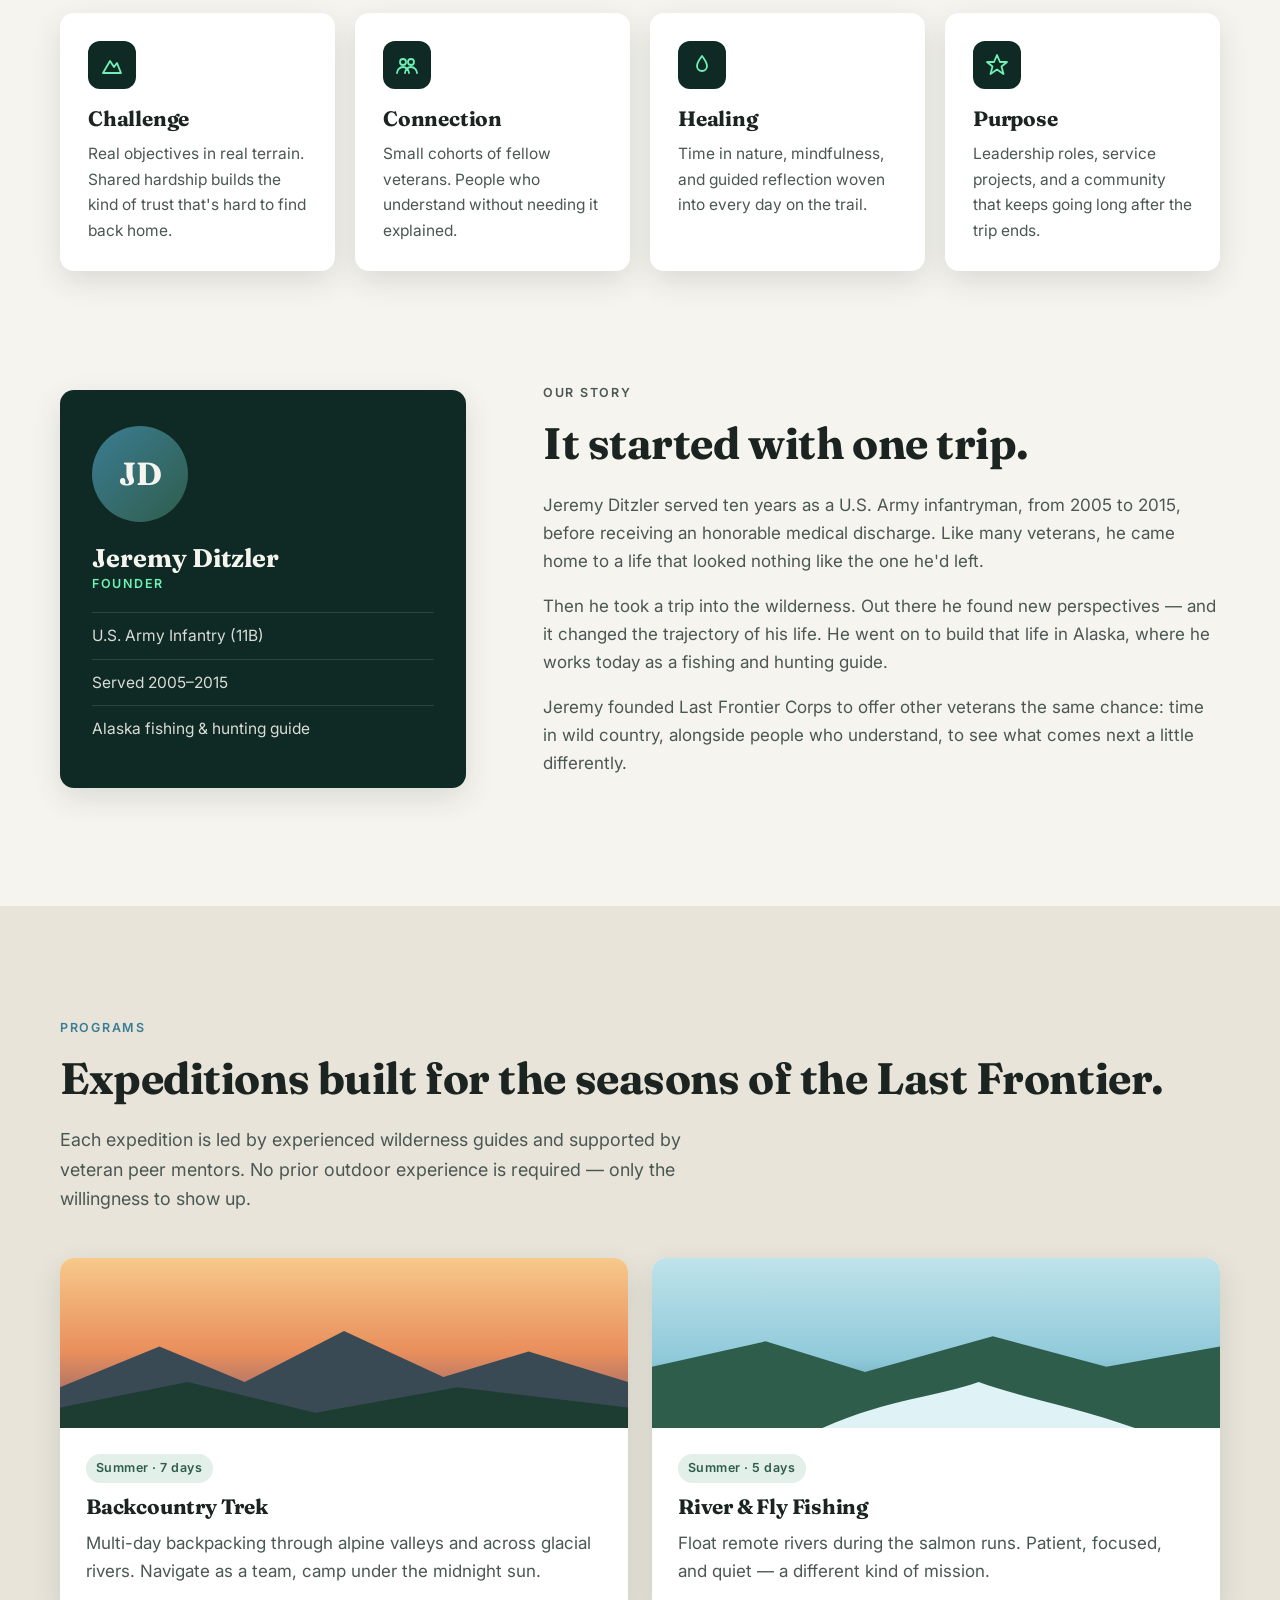
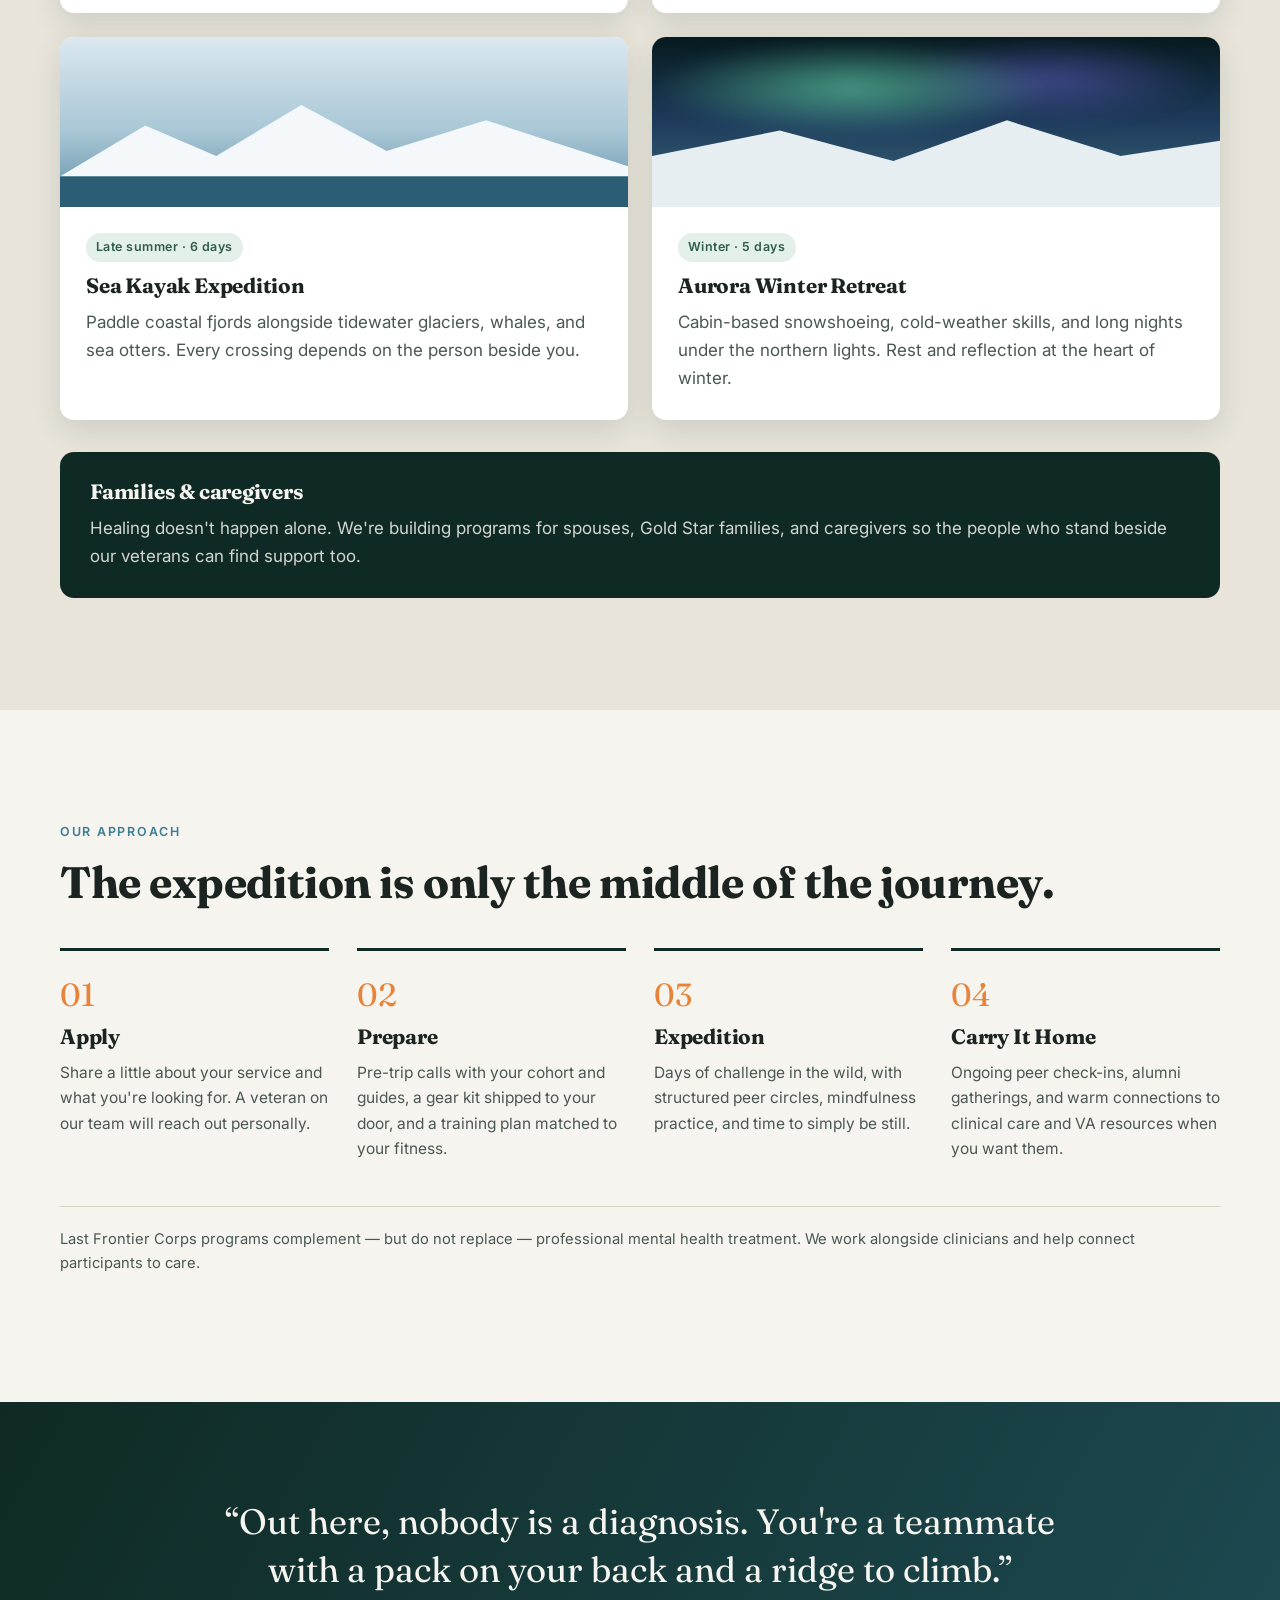
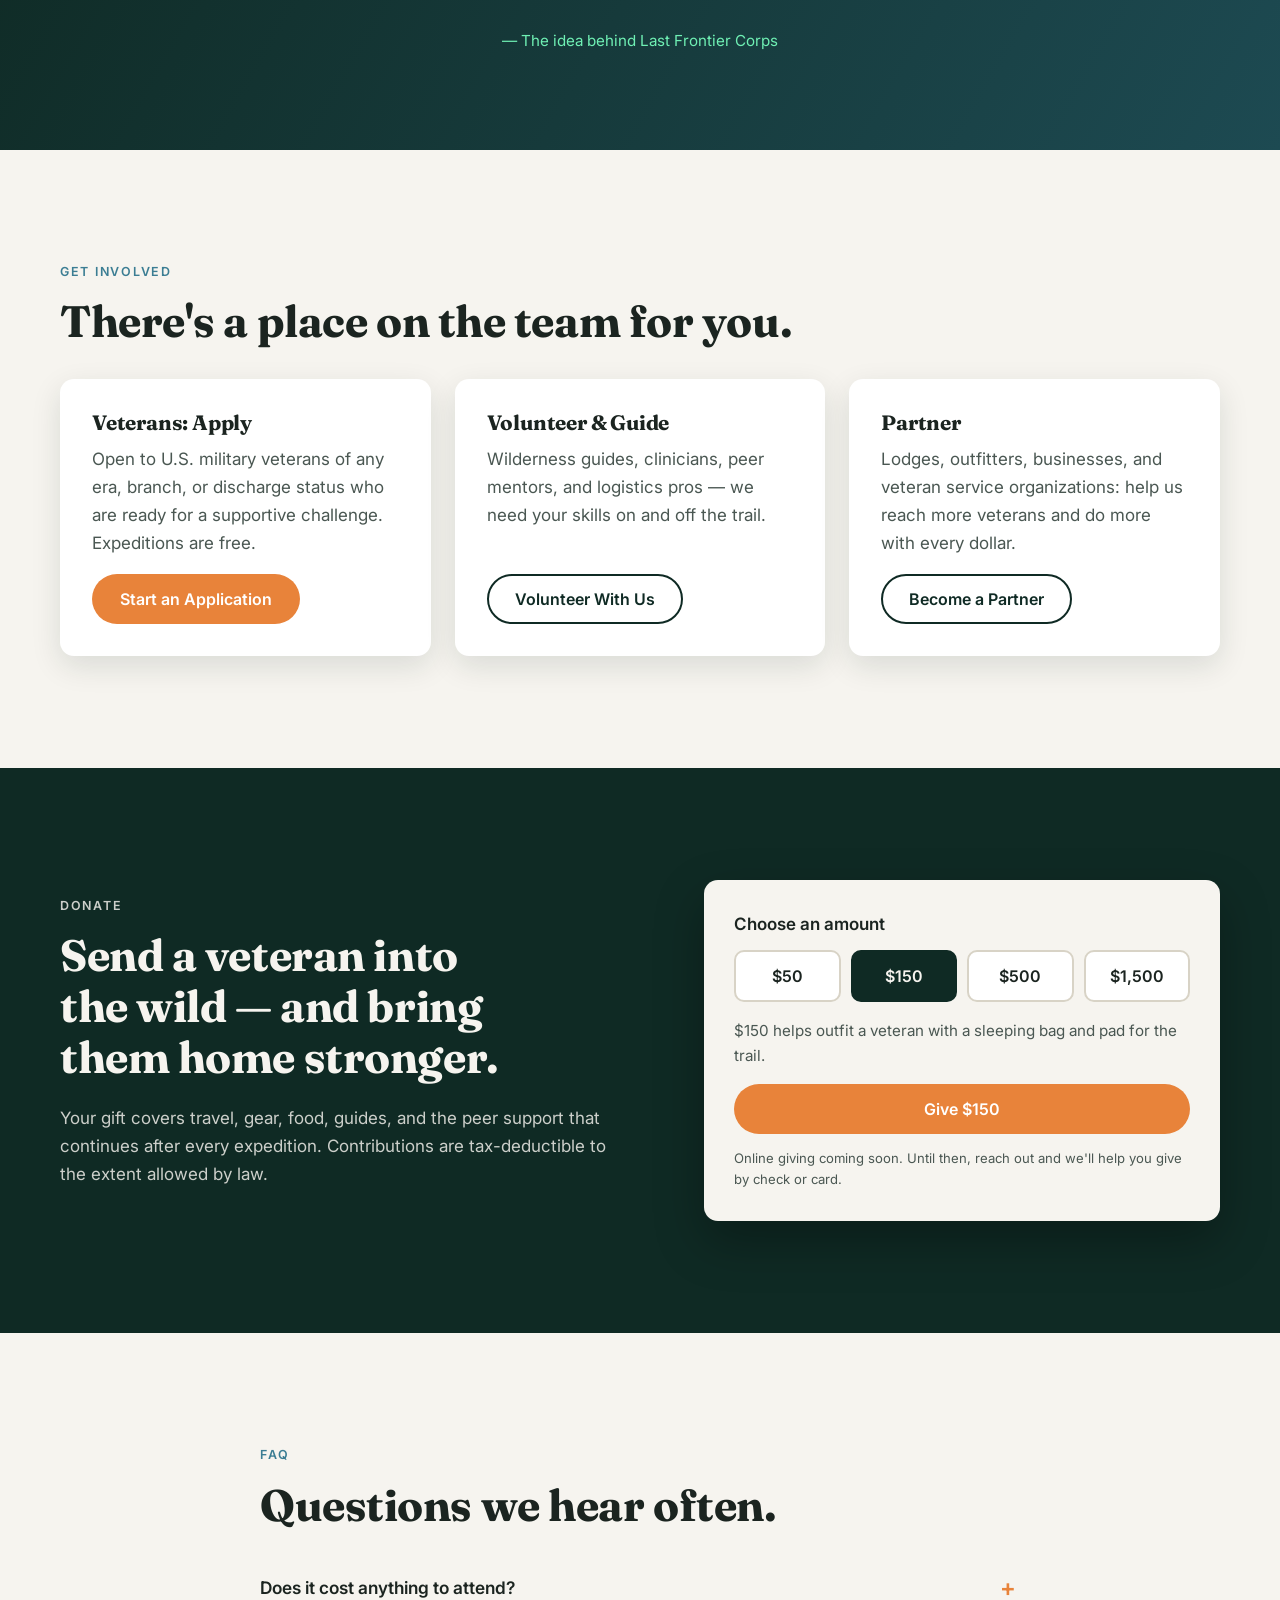
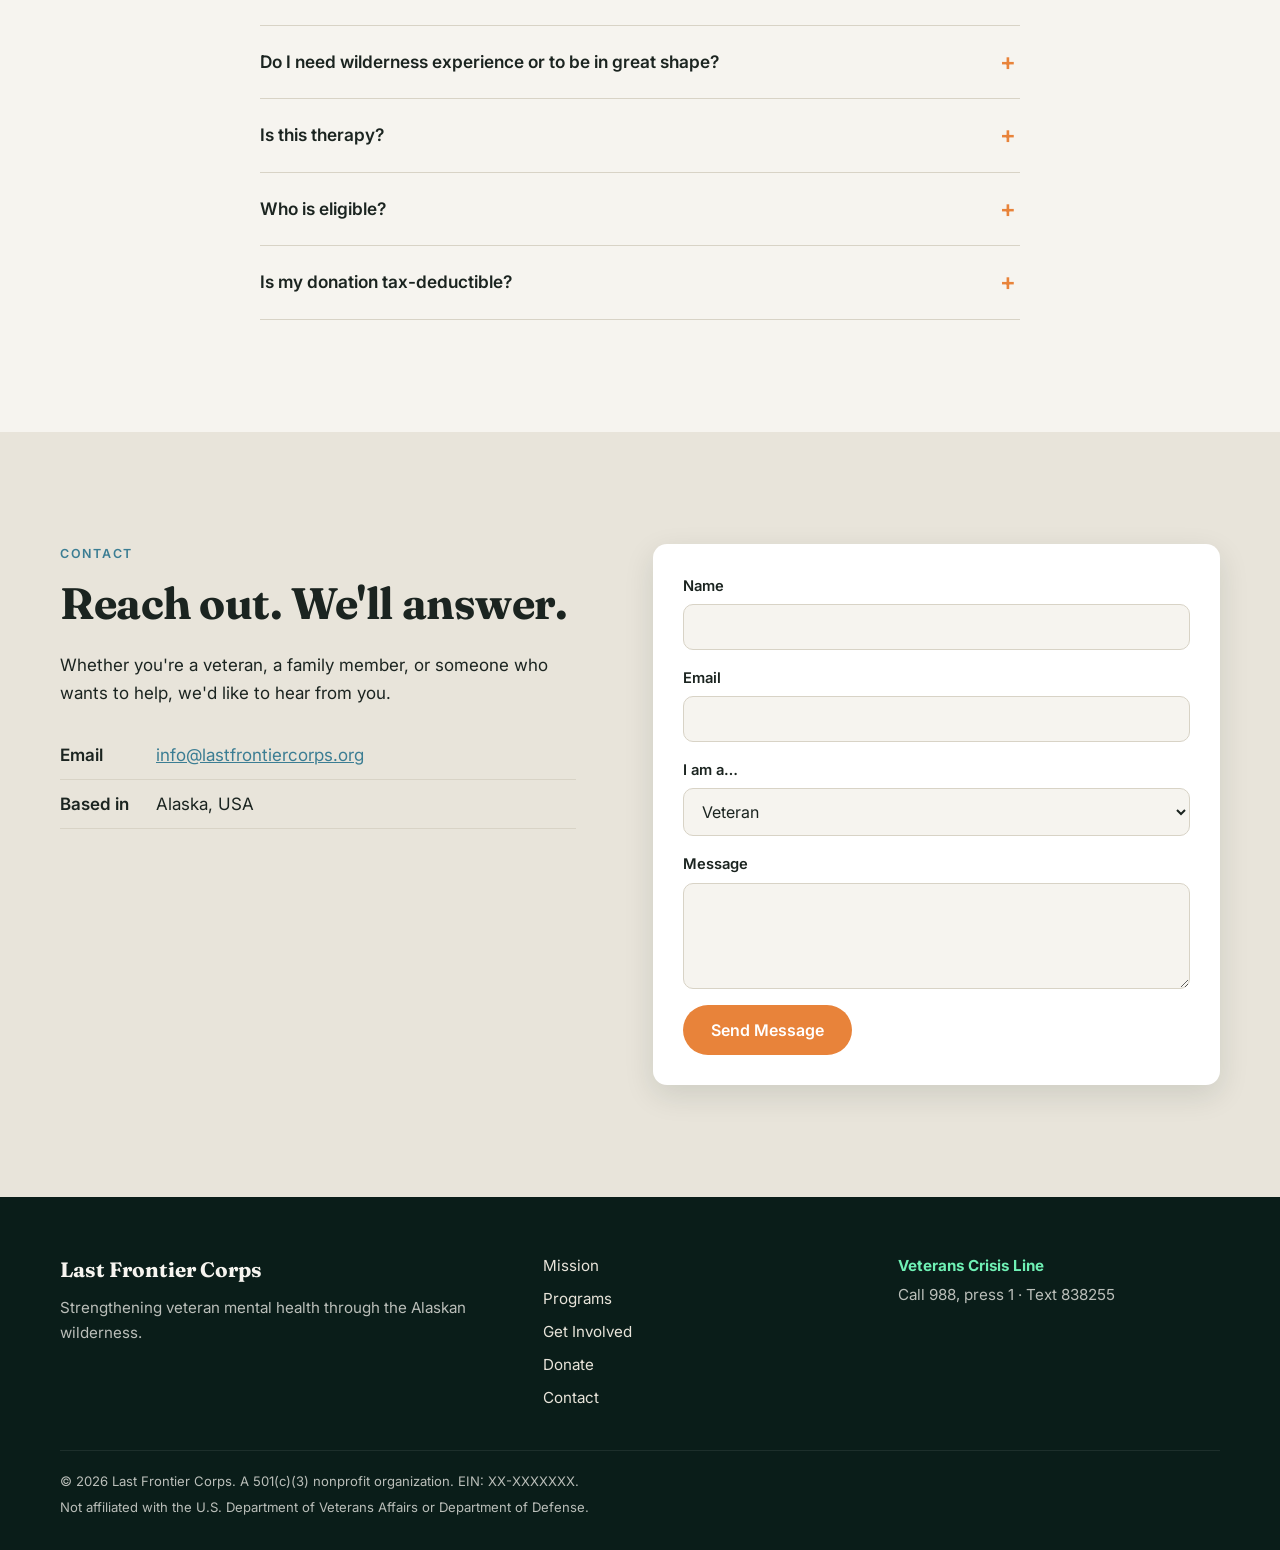
==== commit 4fca66f0: "Add founder story section Introduce Jeremy Ditzler (U.S. Army 11B, 2005-2015) and the trip that led " ====
--- a/index.html
+++ b/index.html
@@ -45,6 +45,7 @@
       </button>
       <ul class="nav-links" id="nav-links">
         <li><a href="#mission">Mission</a></li>
+        <li><a href="#story">Our Story</a></li>
         <li><a href="#programs">Programs</a></li>
         <li><a href="#approach">Approach</a></li>
         <li><a href="#involved">Get Involved</a></li>
@@ -142,6 +143,41 @@
             <h3>Purpose</h3>
             <p>Leadership roles, service projects, and a community that keeps going long after the trip ends.</p>
           </article>
+        </div>
+      </div>
+    </section>
+
+    <!-- FOUNDER -->
+    <section class="section founder" id="story">
+      <div class="container split">
+        <div class="founder-card">
+          <div class="founder-photo" aria-hidden="true">JD</div>
+          <p class="founder-name">Jeremy Ditzler</p>
+          <p class="founder-role">Founder</p>
+          <ul class="founder-facts">
+            <li>U.S. Army Infantry (11B)</li>
+            <li>Served 2005&ndash;2015</li>
+            <li>Alaska fishing &amp; hunting guide</li>
+          </ul>
+        </div>
+        <div class="prose">
+          <p class="eyebrow">Our Story</p>
+          <h2>It started with one trip.</h2>
+          <p>
+            Jeremy Ditzler served ten years as a U.S. Army infantryman, from 2005 to 2015,
+            before receiving an honorable medical discharge. Like many veterans, he came home
+            to a life that looked nothing like the one he'd left.
+          </p>
+          <p>
+            Then he took a trip into the wilderness. Out there he found new perspectives
+            &mdash; and it changed the trajectory of his life. He went on to build that life
+            in Alaska, where he works today as a fishing and hunting guide.
+          </p>
+          <p>
+            Jeremy founded Last Frontier Corps to offer other veterans the same chance:
+            time in wild country, alongside people who understand, to see what comes next
+            a little differently.
+          </p>
         </div>
       </div>
     </section>
--- a/styles.css
+++ b/styles.css
@@ -353,3 +353,18 @@
 .footer-crisis p { margin: 0 0 4px; }
 .footer-legal { border-top: 1px solid rgba(255,255,255,0.08); margin-top: 40px; padding-top: 20px; font-size: 0.82rem; }
 .footer-legal p { margin: 0 0 4px; }
+
+/* ---------- Founder ---------- */
+.founder { padding-top: 0; }
+.founder .split { grid-template-columns: 0.75fr 1.25fr; align-items: center; }
+@media (max-width: 860px) { .founder .split { grid-template-columns: 1fr; } }
+.founder-card { background: var(--spruce); color: var(--snow); border-radius: var(--radius); padding: 36px 32px; box-shadow: var(--shadow); }
+.founder-photo {
+  width: 96px; height: 96px; border-radius: 50%; display: grid; place-items: center;
+  background: linear-gradient(135deg, var(--glacier-deep), var(--moss));
+  font: 700 2rem var(--font-display); color: var(--snow); margin-bottom: 20px;
+}
+.founder-name { font: 700 1.6rem var(--font-display); margin: 0; }
+.founder-role { color: var(--aurora); text-transform: uppercase; letter-spacing: 0.14em; font-size: 0.78rem; font-weight: 600; }
+.founder-facts { list-style: none; margin: 18px 0 0; padding: 0; }
+.founder-facts li { padding: 10px 0; border-top: 1px solid rgba(255,255,255,0.12); color: rgba(246,244,239,0.88); font-size: 0.97rem; }
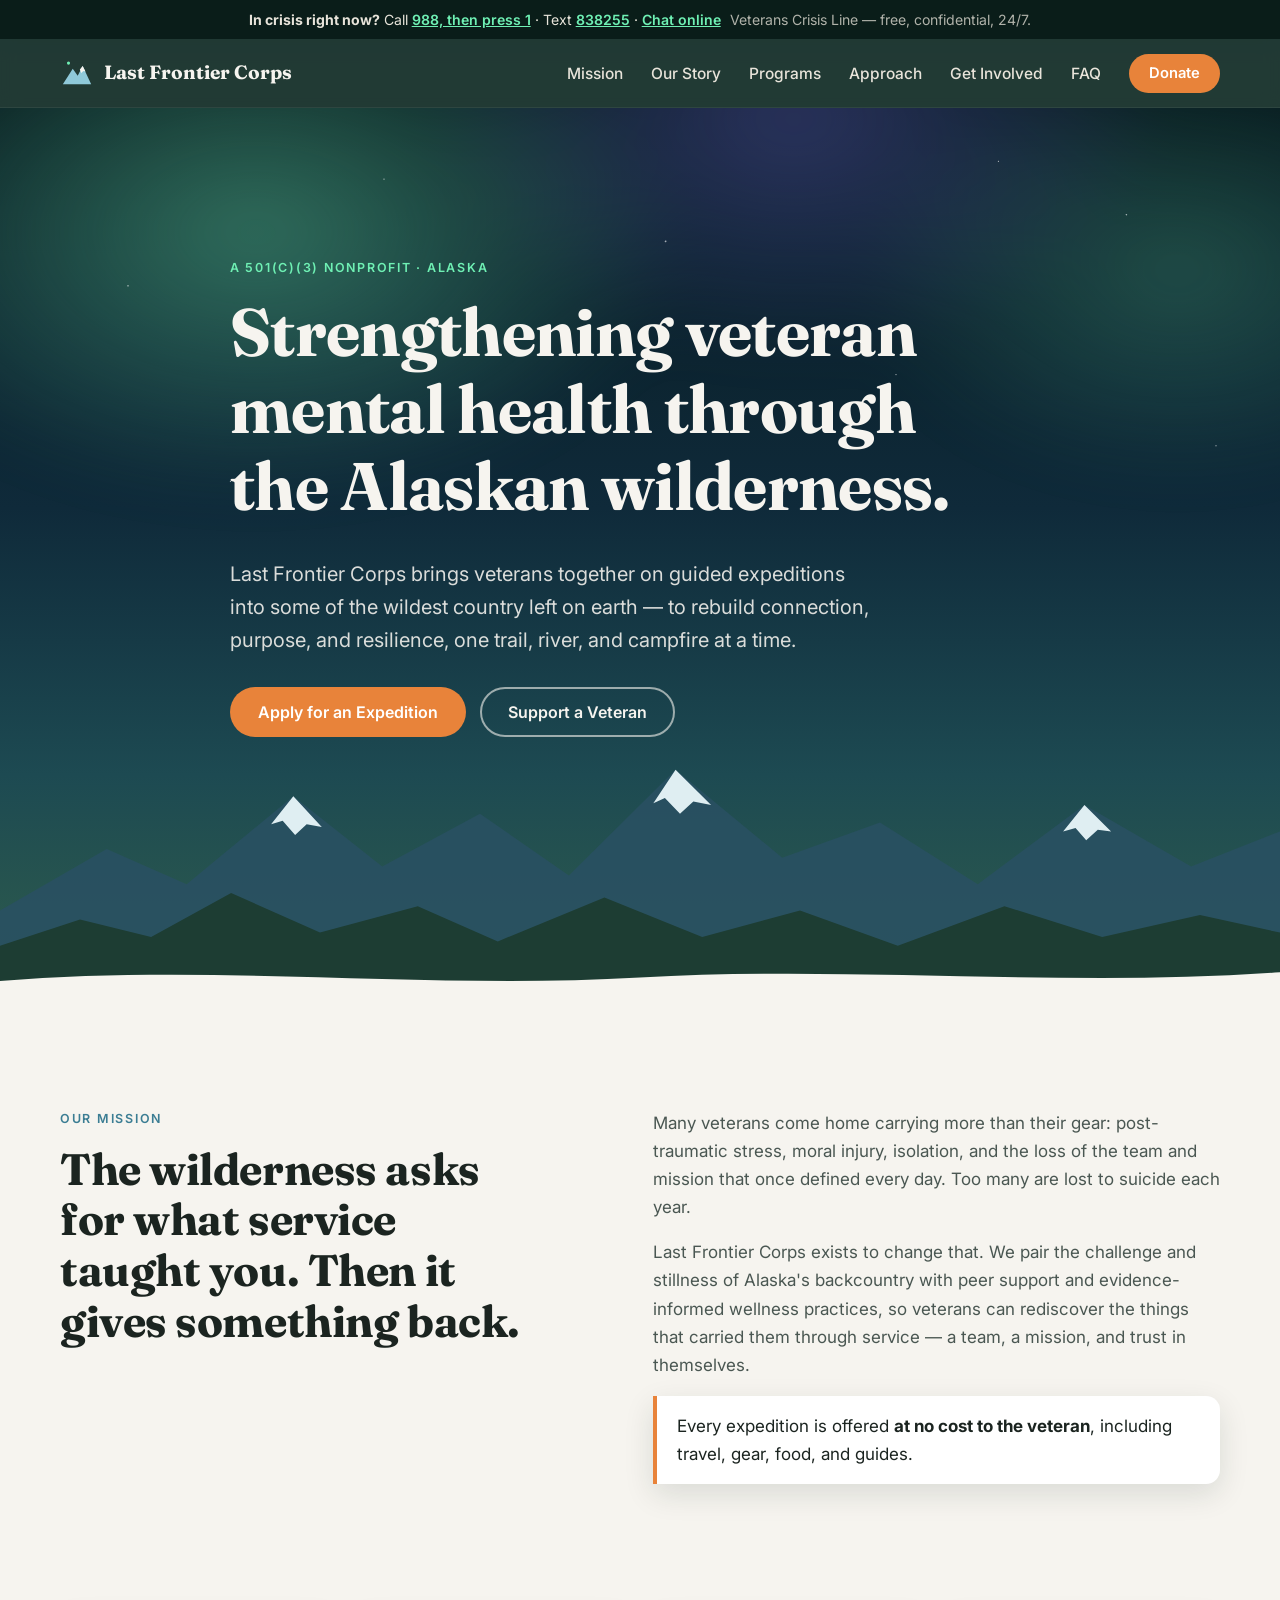
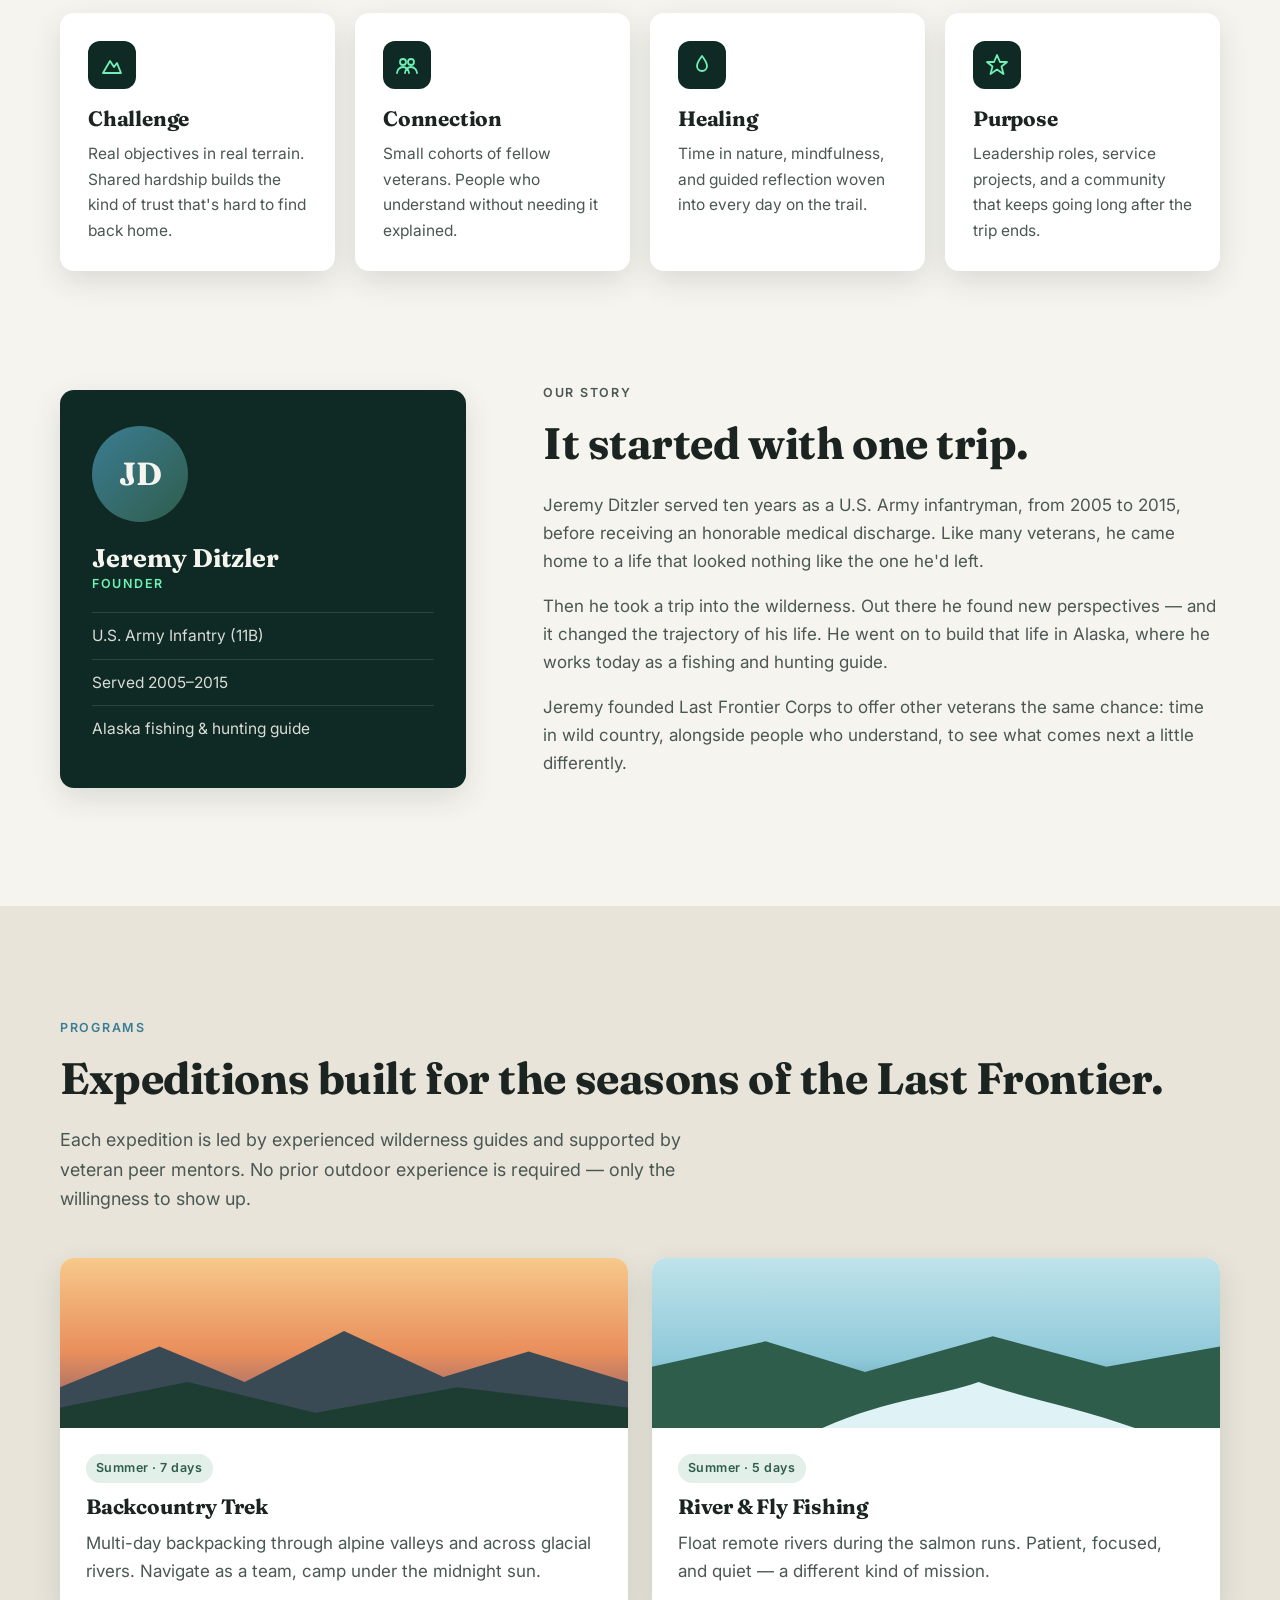
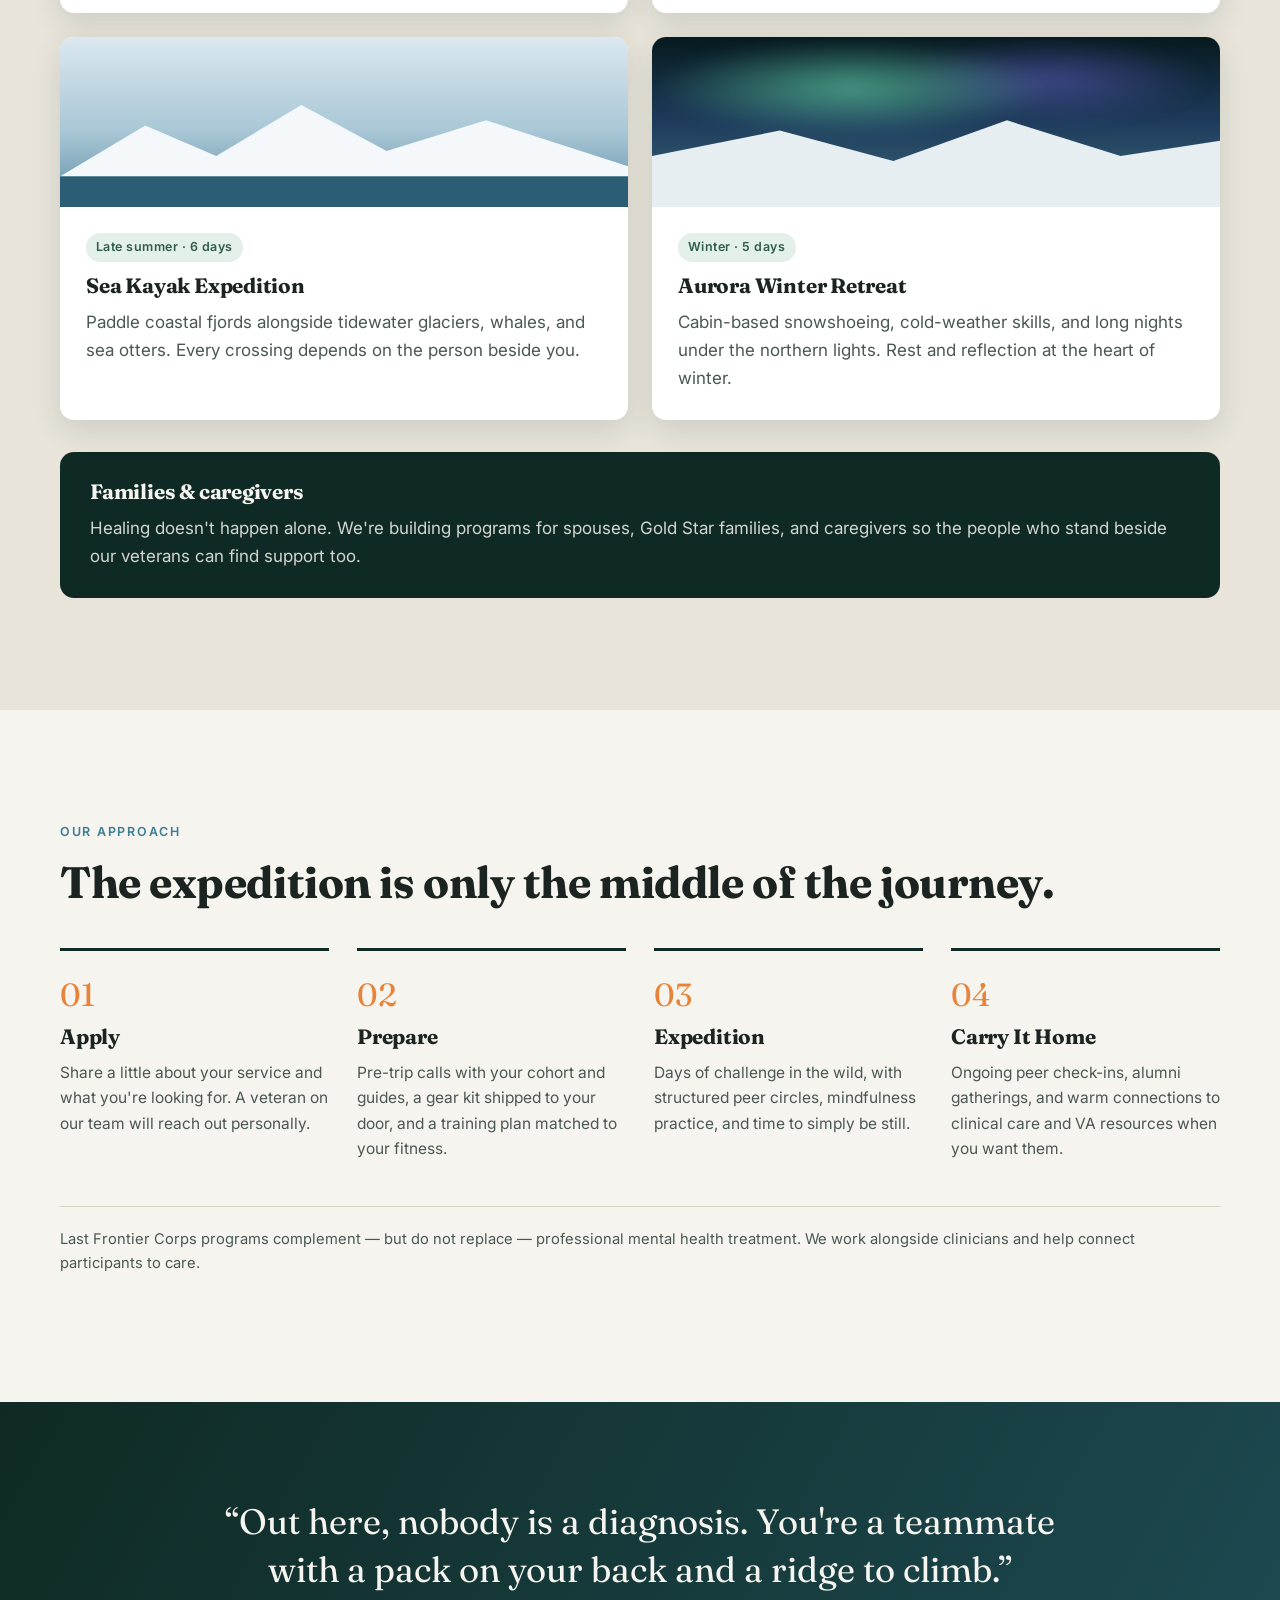
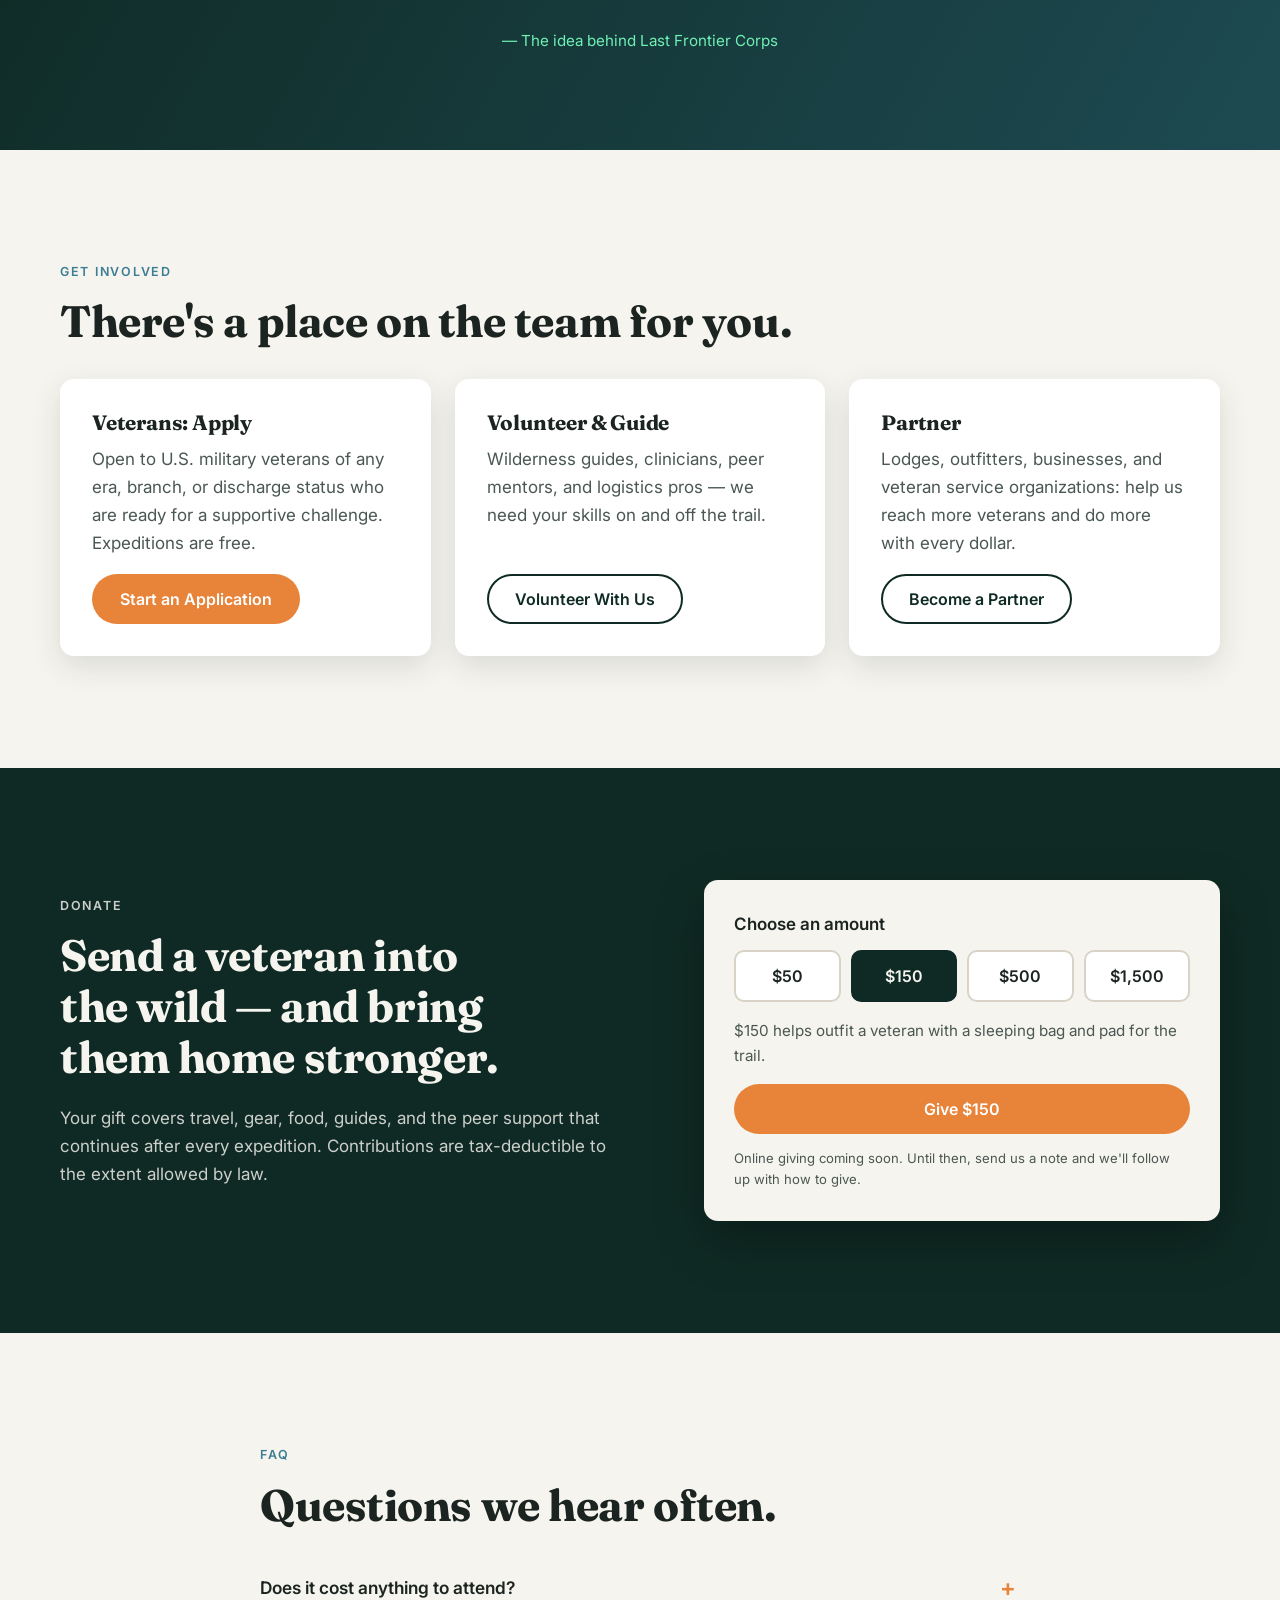
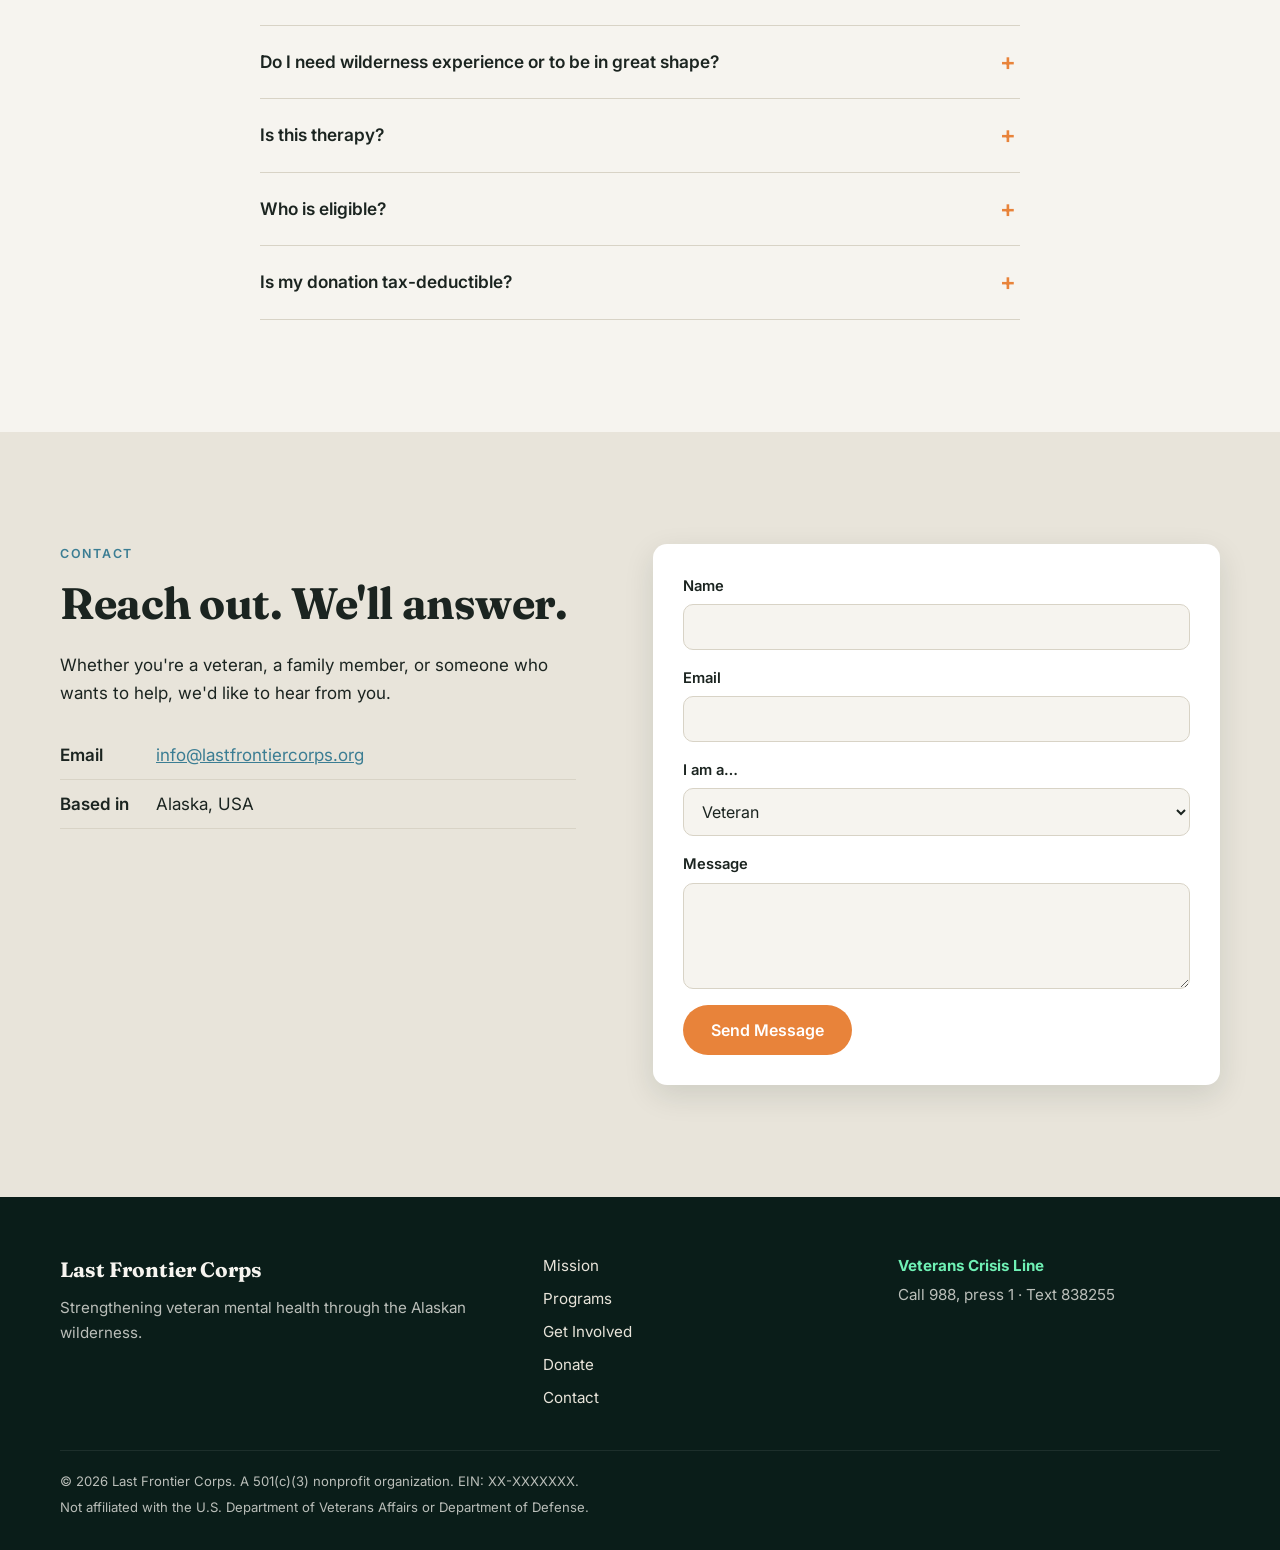
==== commit 05f5f7bb: "Set up Netlify hosting and a working contact form Add netlify.toml (no build, serve the repo root, b" ====
--- a/index.html
+++ b/index.html
@@ -286,17 +286,17 @@
           <article class="involve-card" id="apply">
             <h3>Veterans: Apply</h3>
             <p>Open to U.S. military veterans of any era, branch, or discharge status who are ready for a supportive challenge. Expeditions are free.</p>
-            <a class="btn btn-primary" href="mailto:apply@lastfrontiercorps.org?subject=Expedition%20Application">Start an Application</a>
+            <a class="btn btn-primary" href="#contact" data-role="Veteran" data-message="I'd like to apply for an expedition.">Start an Application</a>
           </article>
           <article class="involve-card" id="volunteer">
             <h3>Volunteer &amp; Guide</h3>
             <p>Wilderness guides, clinicians, peer mentors, and logistics pros &mdash; we need your skills on and off the trail.</p>
-            <a class="btn btn-secondary" href="mailto:volunteer@lastfrontiercorps.org?subject=Volunteer%20Interest">Volunteer With Us</a>
+            <a class="btn btn-secondary" href="#contact" data-role="Volunteer or guide" data-message="I'd like to volunteer.">Volunteer With Us</a>
           </article>
           <article class="involve-card" id="partner">
             <h3>Partner</h3>
             <p>Lodges, outfitters, businesses, and veteran service organizations: help us reach more veterans and do more with every dollar.</p>
-            <a class="btn btn-secondary" href="mailto:partners@lastfrontiercorps.org?subject=Partnership%20Inquiry">Become a Partner</a>
+            <a class="btn btn-secondary" href="#contact" data-role="Donor or partner" data-message="I'd like to talk about partnering.">Become a Partner</a>
           </article>
         </div>
       </div>
@@ -319,8 +319,8 @@
             <button class="amount" role="radio" aria-checked="false" data-amount="1500">$1,500</button>
           </div>
           <p class="impact-line" id="impact-line">$150 helps outfit a veteran with a sleeping bag and pad for the trail.</p>
-          <a class="btn btn-primary btn-block" id="donate-link" href="mailto:donate@lastfrontiercorps.org?subject=Donation%20-%20%24150">Give $150</a>
-          <p class="fine">Online giving coming soon. Until then, reach out and we'll help you give by check or card.</p>
+          <a class="btn btn-primary btn-block" id="donate-link" href="#contact" data-role="Donor or partner" data-message="I'd like to give $150.">Give $150</a>
+          <p class="fine">Online giving coming soon. Until then, send us a note and we'll follow up with how to give.</p>
         </div>
       </div>
     </section>
@@ -365,11 +365,13 @@
             <li><span>Based in</span>Alaska, USA</li>
           </ul>
         </div>
-        <form class="contact-form" id="contact-form" action="mailto:info@lastfrontiercorps.org" method="post" enctype="text/plain">
+        <form class="contact-form" id="contact-form" name="contact" method="POST" action="/thanks.html" data-netlify="true" netlify-honeypot="bot-field">
+          <input type="hidden" name="form-name" value="contact">
+          <p hidden><label>Leave this field empty<input name="bot-field" tabindex="-1" autocomplete="off"></label></p>
           <label>Name<input type="text" name="name" autocomplete="name" required></label>
           <label>Email<input type="email" name="email" autocomplete="email" required></label>
           <label>I am a&hellip;
-            <select name="role">
+            <select id="contact-role" name="role">
               <option>Veteran</option>
               <option>Family member or caregiver</option>
               <option>Volunteer or guide</option>
@@ -377,7 +379,7 @@
               <option>Other</option>
             </select>
           </label>
-          <label>Message<textarea name="message" rows="4" required></textarea></label>
+          <label>Message<textarea id="contact-message" name="message" rows="4" required></textarea></label>
           <button class="btn btn-primary" type="submit">Send Message</button>
         </form>
       </div>
--- a/styles.css
+++ b/styles.css
@@ -368,3 +368,11 @@
 .founder-role { color: var(--aurora); text-transform: uppercase; letter-spacing: 0.14em; font-size: 0.78rem; font-weight: 600; }
 .founder-facts { list-style: none; margin: 18px 0 0; padding: 0; }
 .founder-facts li { padding: 10px 0; border-top: 1px solid rgba(255,255,255,0.12); color: rgba(246,244,239,0.88); font-size: 0.97rem; }
+
+/* ---------- Thank-you page ---------- */
+.thanks {
+  min-height: calc(100vh - 40px); display: grid; align-items: center; padding: 64px 0;
+  background: linear-gradient(180deg, #071a1f 0%, #0f2a3a 55%, #2f5d4c 100%); color: var(--snow);
+}
+.thanks p { color: rgba(246, 244, 239, 0.88); max-width: 560px; }
+.thanks .btn { margin-top: 12px; }
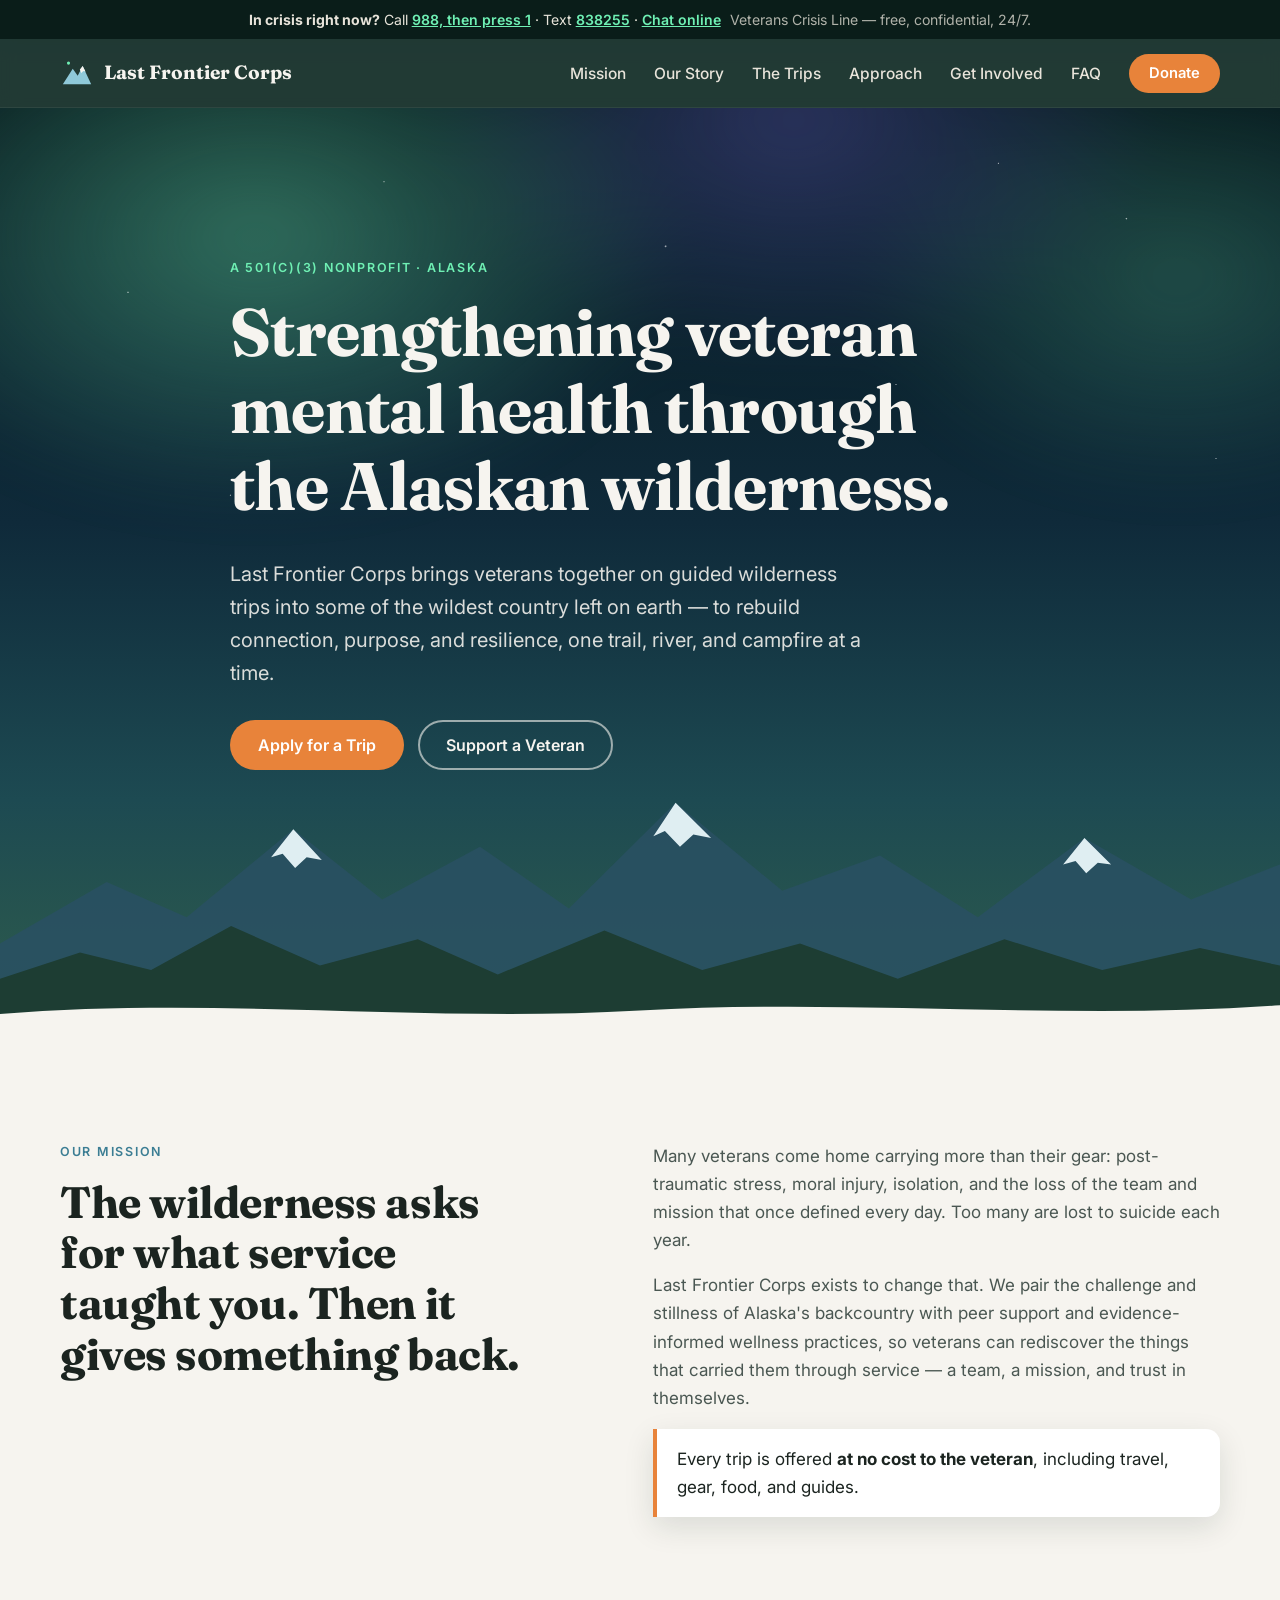
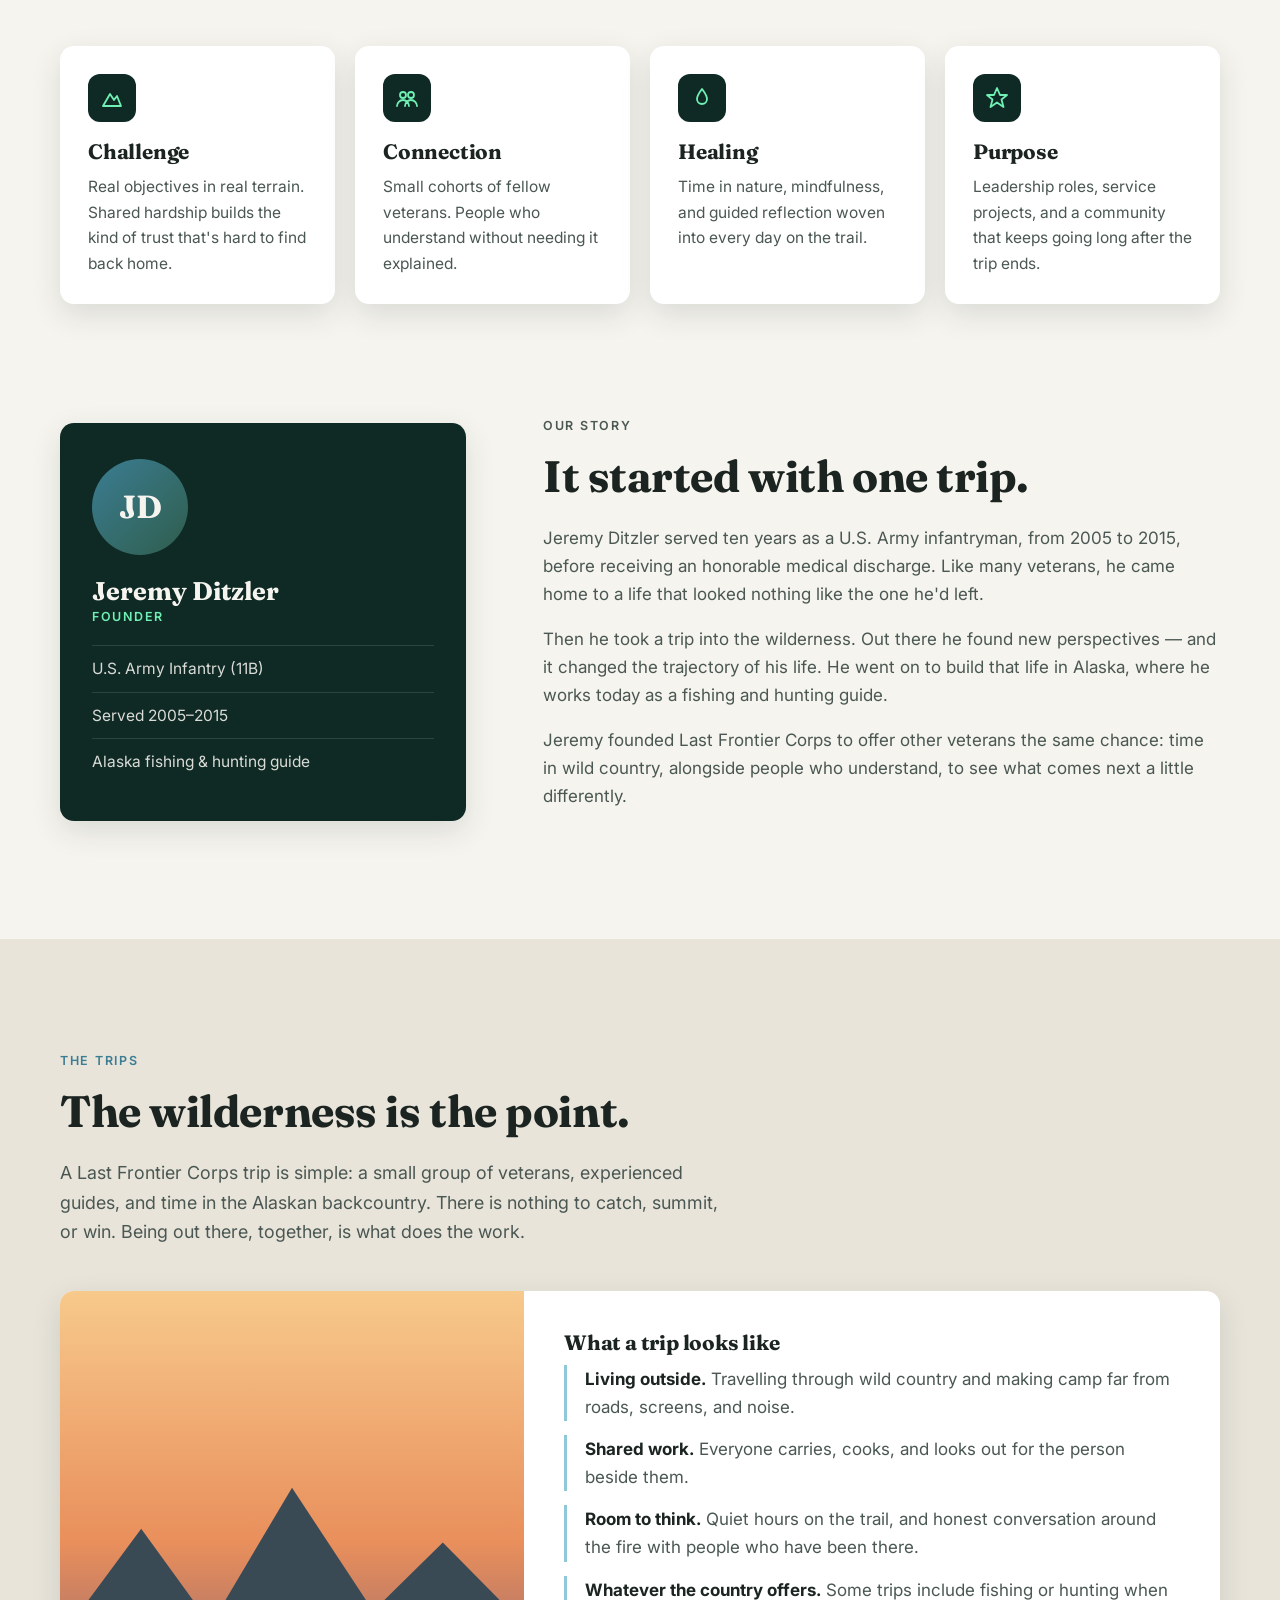
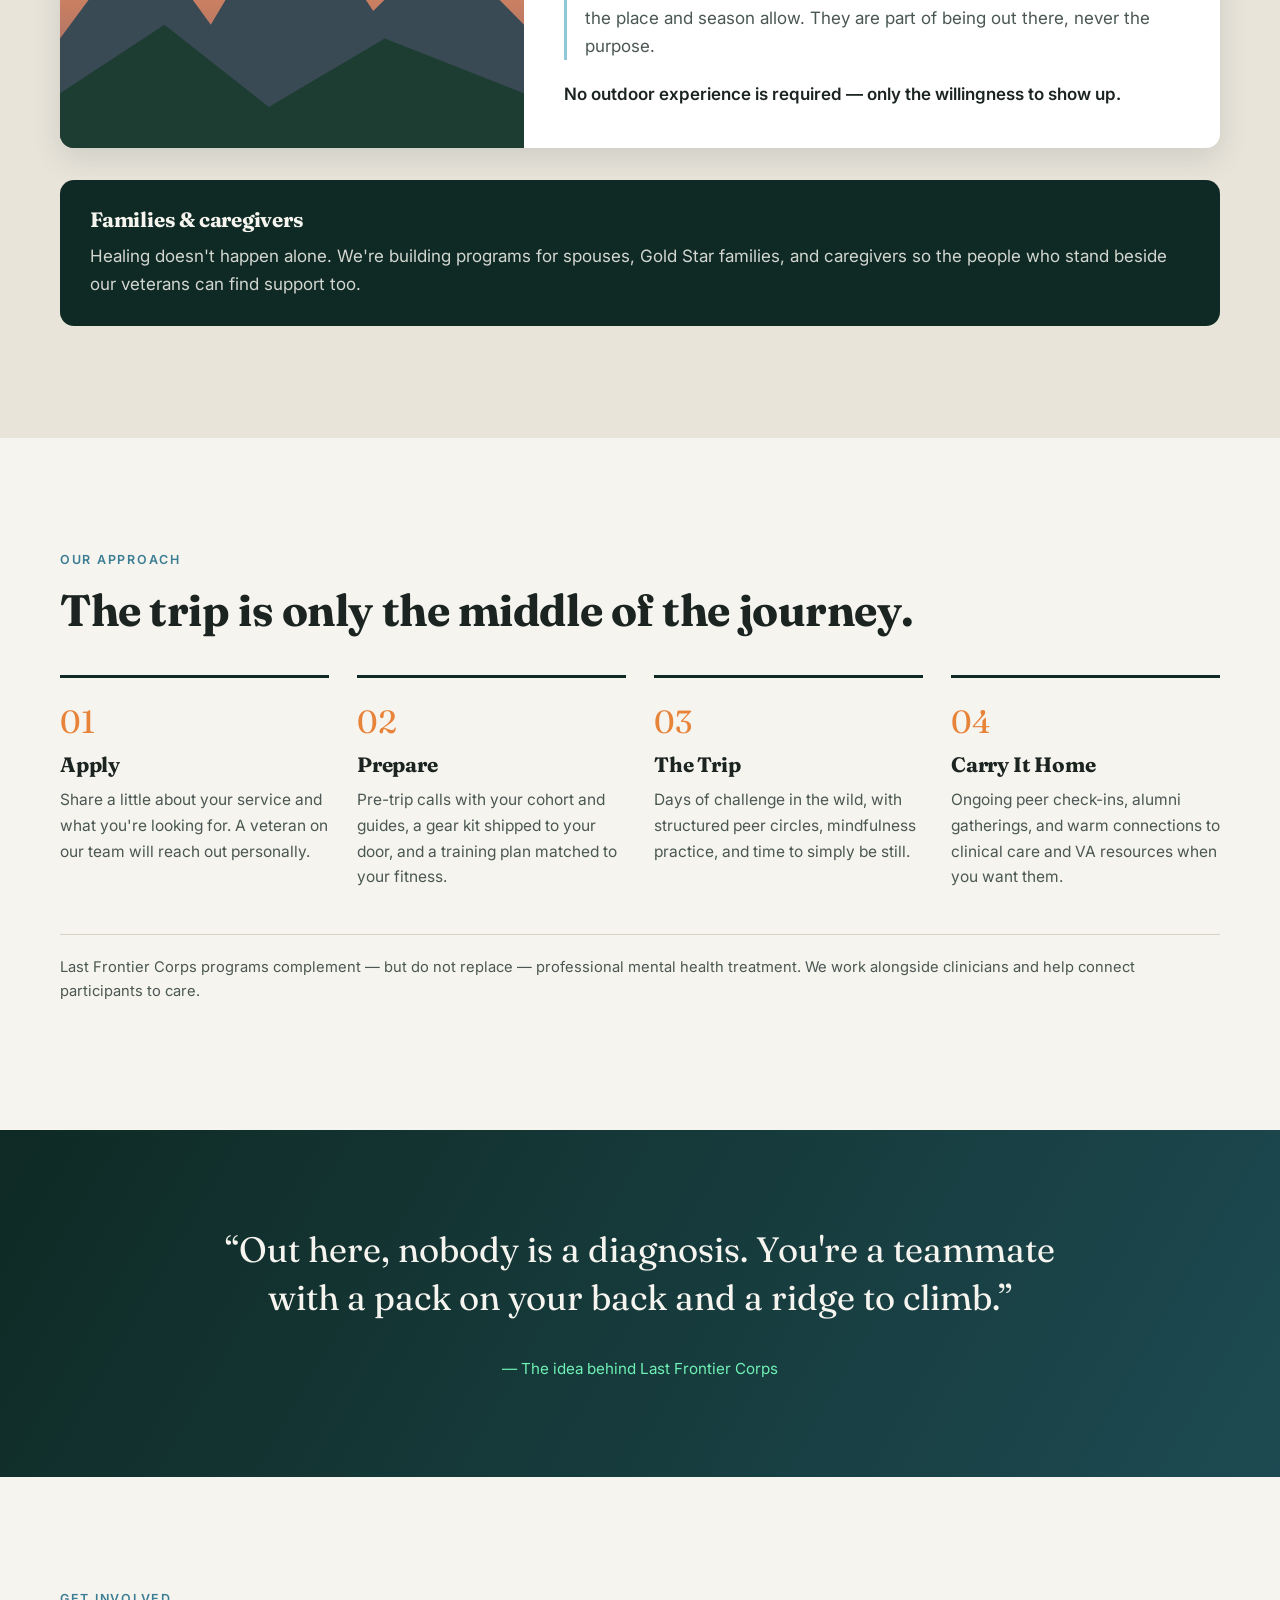
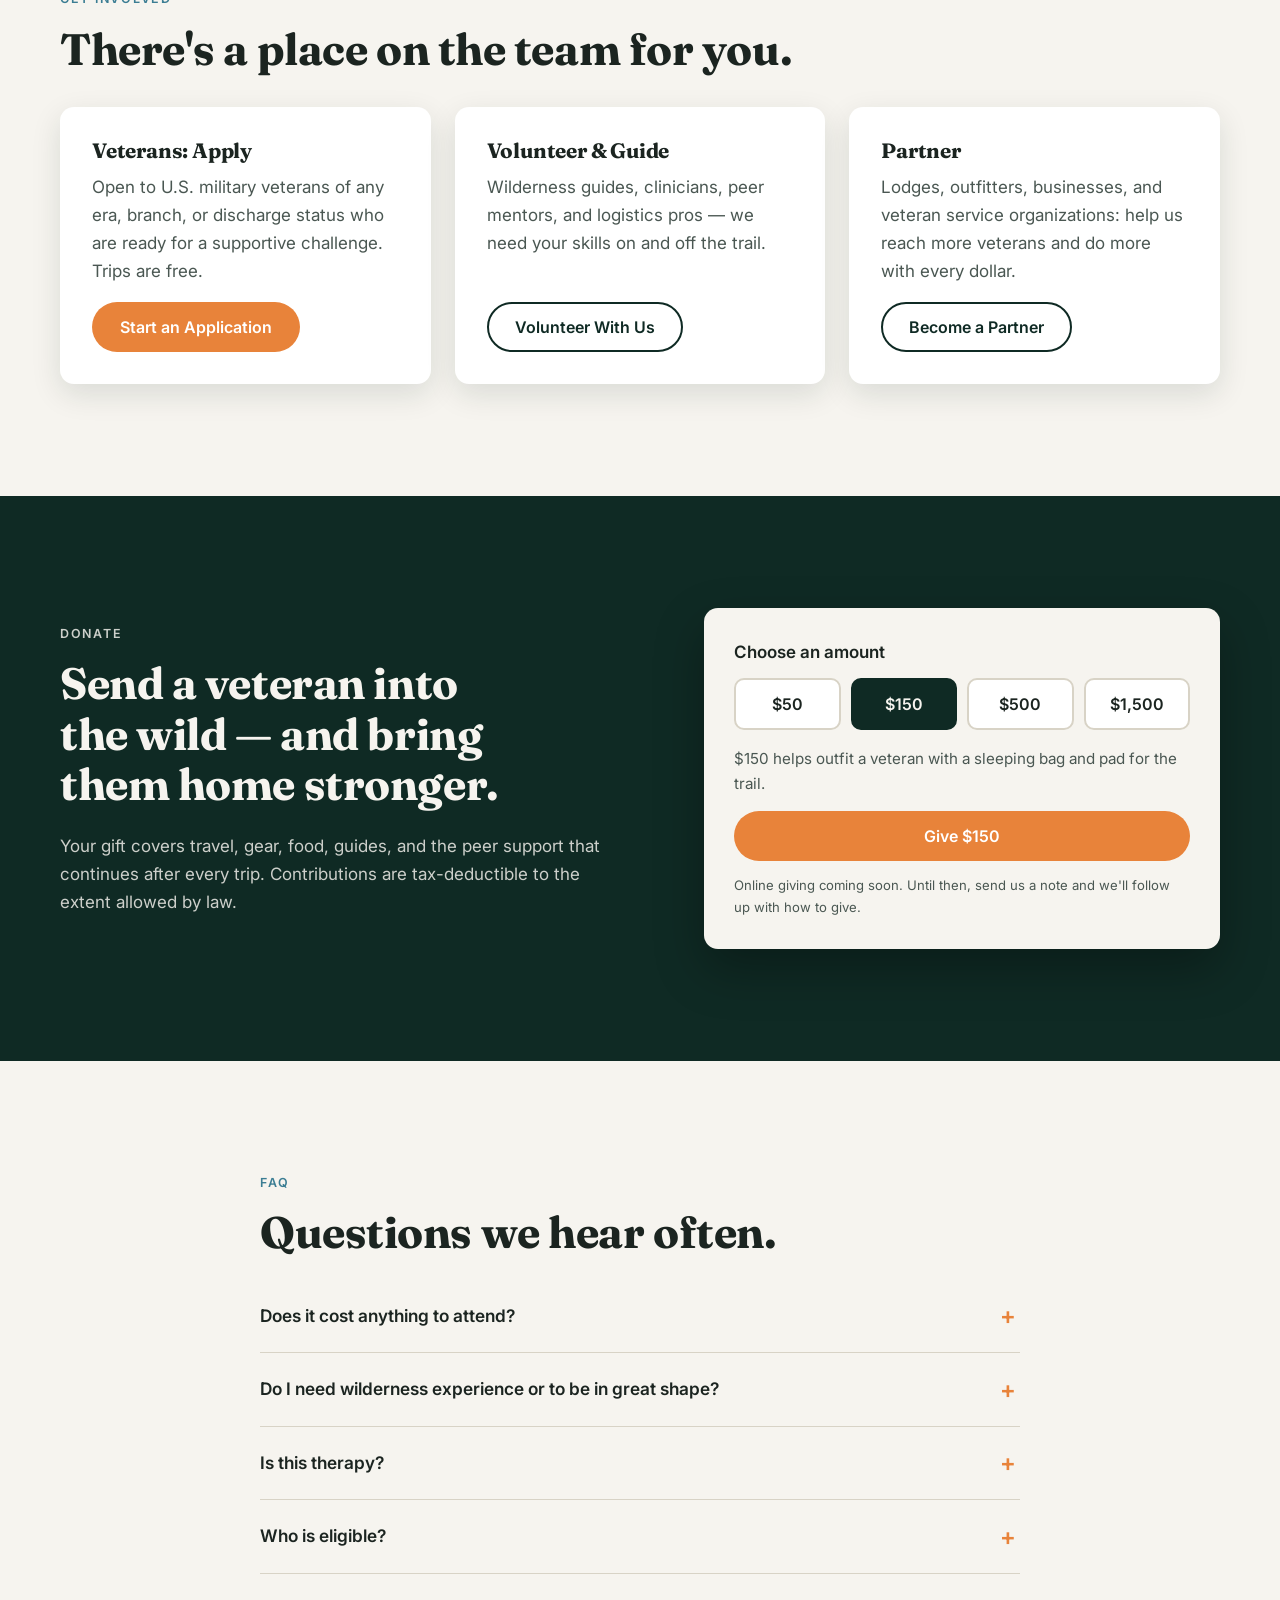
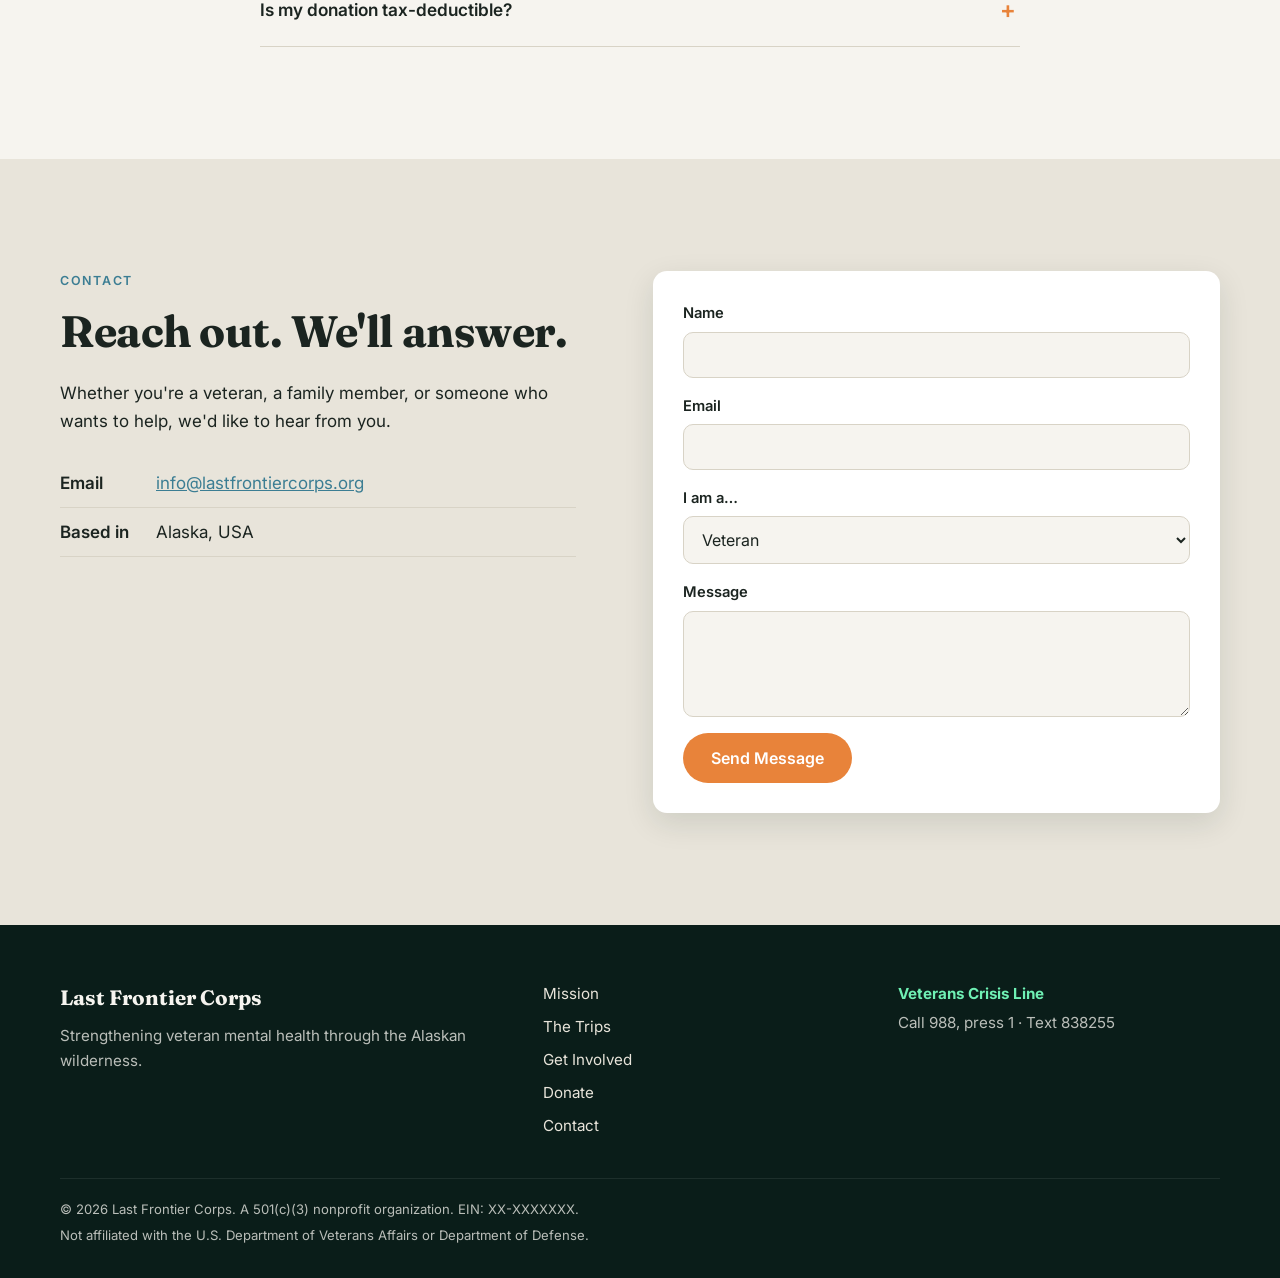
==== commit 7e31551e: "Reframe programs as general wilderness trips Replace the four activity-specific expeditions with a s" ====
--- a/index.html
+++ b/index.html
@@ -4,7 +4,7 @@
   <meta charset="utf-8">
   <meta name="viewport" content="width=device-width, initial-scale=1">
   <title>Last Frontier Corps | Veteran Mental Health Through the Alaskan Wilderness</title>
-  <meta name="description" content="Last Frontier Corps is a 501(c)(3) nonprofit strengthening veteran mental health through guided expeditions, peer connection, and purpose in the Alaskan wilderness.">
+  <meta name="description" content="Last Frontier Corps is a 501(c)(3) nonprofit strengthening veteran mental health through guided wilderness trips, peer connection, and purpose in the Alaskan wilderness.">
   <meta property="og:title" content="Last Frontier Corps">
   <meta property="og:description" content="Strengthening veteran mental health through the Alaskan wilderness.">
   <meta property="og:type" content="website">
@@ -46,7 +46,7 @@
       <ul class="nav-links" id="nav-links">
         <li><a href="#mission">Mission</a></li>
         <li><a href="#story">Our Story</a></li>
-        <li><a href="#programs">Programs</a></li>
+        <li><a href="#programs">The Trips</a></li>
         <li><a href="#approach">Approach</a></li>
         <li><a href="#involved">Get Involved</a></li>
         <li><a href="#faq">FAQ</a></li>
@@ -64,12 +64,12 @@
         <p class="eyebrow">A 501(c)(3) nonprofit &middot; Alaska</p>
         <h1>Strengthening veteran mental health through the Alaskan wilderness.</h1>
         <p class="lede">
-          Last Frontier Corps brings veterans together on guided expeditions into some of the
+          Last Frontier Corps brings veterans together on guided wilderness trips into some of the
           wildest country left on earth &mdash; to rebuild connection, purpose, and resilience,
           one trail, river, and campfire at a time.
         </p>
         <div class="hero-actions">
-          <a class="btn btn-primary" href="#apply">Apply for an Expedition</a>
+          <a class="btn btn-primary" href="#apply">Apply for a Trip</a>
           <a class="btn btn-ghost" href="#donate">Support a Veteran</a>
         </div>
       </div>
@@ -103,7 +103,7 @@
             a team, a mission, and trust in themselves.
           </p>
           <p class="callout">
-            Every expedition is offered <strong>at no cost to the veteran</strong>, including
+            Every trip is offered <strong>at no cost to the veteran</strong>, including
             travel, gear, food, and guides.
           </p>
         </div>
@@ -185,46 +185,25 @@
     <!-- PROGRAMS -->
     <section class="section programs" id="programs">
       <div class="container">
-        <p class="eyebrow">Programs</p>
-        <h2>Expeditions built for the seasons of the Last Frontier.</h2>
+        <p class="eyebrow">The Trips</p>
+        <h2>The wilderness is the point.</h2>
         <p class="section-lede">
-          Each expedition is led by experienced wilderness guides and supported by
-          veteran peer mentors. No prior outdoor experience is required &mdash; only
-          the willingness to show up.
+          A Last Frontier Corps trip is simple: a small group of veterans, experienced guides,
+          and time in the Alaskan backcountry. There is nothing to catch, summit, or win.
+          Being out there, together, is what does the work.
         </p>
-        <div class="program-grid">
-          <article class="program-card">
-            <div class="program-art art-trek" aria-hidden="true"></div>
-            <div class="program-body">
-              <span class="tag">Summer &middot; 7 days</span>
-              <h3>Backcountry Trek</h3>
-              <p>Multi-day backpacking through alpine valleys and across glacial rivers. Navigate as a team, camp under the midnight sun.</p>
-            </div>
-          </article>
-          <article class="program-card">
-            <div class="program-art art-river" aria-hidden="true"></div>
-            <div class="program-body">
-              <span class="tag">Summer &middot; 5 days</span>
-              <h3>River &amp; Fly Fishing</h3>
-              <p>Float remote rivers during the salmon runs. Patient, focused, and quiet &mdash; a different kind of mission.</p>
-            </div>
-          </article>
-          <article class="program-card">
-            <div class="program-art art-sea" aria-hidden="true"></div>
-            <div class="program-body">
-              <span class="tag">Late summer &middot; 6 days</span>
-              <h3>Sea Kayak Expedition</h3>
-              <p>Paddle coastal fjords alongside tidewater glaciers, whales, and sea otters. Every crossing depends on the person beside you.</p>
-            </div>
-          </article>
-          <article class="program-card">
-            <div class="program-art art-winter" aria-hidden="true"></div>
-            <div class="program-body">
-              <span class="tag">Winter &middot; 5 days</span>
-              <h3>Aurora Winter Retreat</h3>
-              <p>Cabin-based snowshoeing, cold-weather skills, and long nights under the northern lights. Rest and reflection at the heart of winter.</p>
-            </div>
-          </article>
+        <div class="trip">
+          <div class="program-art art-trek trip-art" aria-hidden="true"></div>
+          <div class="trip-body">
+            <h3>What a trip looks like</h3>
+            <ul class="trip-list">
+              <li><strong>Living outside.</strong> Travelling through wild country and making camp far from roads, screens, and noise.</li>
+              <li><strong>Shared work.</strong> Everyone carries, cooks, and looks out for the person beside them.</li>
+              <li><strong>Room to think.</strong> Quiet hours on the trail, and honest conversation around the fire with people who have been there.</li>
+              <li><strong>Whatever the country offers.</strong> Some trips include fishing or hunting when the place and season allow. They are part of being out there, never the purpose.</li>
+            </ul>
+            <p class="trip-note">No outdoor experience is required &mdash; only the willingness to show up.</p>
+          </div>
         </div>
         <div class="family-note">
           <h3>Families &amp; caregivers</h3>
@@ -237,7 +216,7 @@
     <section class="section approach" id="approach">
       <div class="container">
         <p class="eyebrow">Our Approach</p>
-        <h2>The expedition is only the middle of the journey.</h2>
+        <h2>The trip is only the middle of the journey.</h2>
         <ol class="steps">
           <li>
             <span class="step-num">01</span>
@@ -251,7 +230,7 @@
           </li>
           <li>
             <span class="step-num">03</span>
-            <h3>Expedition</h3>
+            <h3>The Trip</h3>
             <p>Days of challenge in the wild, with structured peer circles, mindfulness practice, and time to simply be still.</p>
           </li>
           <li>
@@ -285,8 +264,8 @@
         <div class="involve-grid">
           <article class="involve-card" id="apply">
             <h3>Veterans: Apply</h3>
-            <p>Open to U.S. military veterans of any era, branch, or discharge status who are ready for a supportive challenge. Expeditions are free.</p>
-            <a class="btn btn-primary" href="#contact" data-role="Veteran" data-message="I'd like to apply for an expedition.">Start an Application</a>
+            <p>Open to U.S. military veterans of any era, branch, or discharge status who are ready for a supportive challenge. Trips are free.</p>
+            <a class="btn btn-primary" href="#contact" data-role="Veteran" data-message="I'd like to apply for a trip.">Start an Application</a>
           </article>
           <article class="involve-card" id="volunteer">
             <h3>Volunteer &amp; Guide</h3>
@@ -308,7 +287,7 @@
         <div>
           <p class="eyebrow eyebrow-light">Donate</p>
           <h2>Send a veteran into the wild &mdash; and bring them home stronger.</h2>
-          <p>Your gift covers travel, gear, food, guides, and the peer support that continues after every expedition. Contributions are tax-deductible to the extent allowed by law.</p>
+          <p>Your gift covers travel, gear, food, guides, and the peer support that continues after every trip. Contributions are tax-deductible to the extent allowed by law.</p>
         </div>
         <div class="donate-card">
           <p class="donate-label">Choose an amount</p>
@@ -332,15 +311,15 @@
         <h2>Questions we hear often.</h2>
         <details>
           <summary>Does it cost anything to attend?</summary>
-          <p>No. Expeditions are free for veterans, including travel within our program area, gear, meals, and guides. We're funded by donors, grants, and partners.</p>
+          <p>No. Trips are free for veterans, including travel within our program area, gear, meals, and guides. We're funded by donors, grants, and partners.</p>
         </details>
         <details>
           <summary>Do I need wilderness experience or to be in great shape?</summary>
-          <p>No. We offer expeditions at a range of physical intensities and will help you choose one that fits. Guides teach every skill you'll need.</p>
+          <p>No. Trips are planned around the group, and guides teach every skill you'll need.</p>
         </details>
         <details>
           <summary>Is this therapy?</summary>
-          <p>Our expeditions are therapeutic, but they aren't a substitute for clinical treatment. We build in peer support and wellness practices and can connect you with licensed providers and VA resources.</p>
+          <p>Our trips are therapeutic, but they aren't a substitute for clinical treatment. We build in peer support and wellness practices and can connect you with licensed providers and VA resources.</p>
         </details>
         <details>
           <summary>Who is eligible?</summary>
@@ -395,7 +374,7 @@
       <nav aria-label="Footer">
         <ul>
           <li><a href="#mission">Mission</a></li>
-          <li><a href="#programs">Programs</a></li>
+          <li><a href="#programs">The Trips</a></li>
           <li><a href="#involved">Get Involved</a></li>
           <li><a href="#donate">Donate</a></li>
           <li><a href="#contact">Contact</a></li>
--- a/styles.css
+++ b/styles.css
@@ -376,3 +376,13 @@
 }
 .thanks p { color: rgba(246, 244, 239, 0.88); max-width: 560px; }
 .thanks .btn { margin-top: 12px; }
+
+/* ---------- Trip overview ---------- */
+.trip { display: grid; grid-template-columns: 0.8fr 1.2fr; background: #fff; border-radius: var(--radius); overflow: hidden; box-shadow: var(--shadow); }
+.trip-art { height: auto; min-height: 220px; }
+.trip-body { padding: clamp(24px, 4vw, 40px); }
+.trip-list { list-style: none; margin: 0 0 20px; padding: 0; display: grid; gap: 14px; }
+.trip-list li { color: var(--ink-soft); padding-left: 18px; border-left: 3px solid var(--glacier); }
+.trip-list strong { color: var(--ink); }
+.trip-note { margin: 0; font-weight: 600; }
+@media (max-width: 760px) { .trip { grid-template-columns: 1fr; } .trip-art { min-height: 160px; } }
